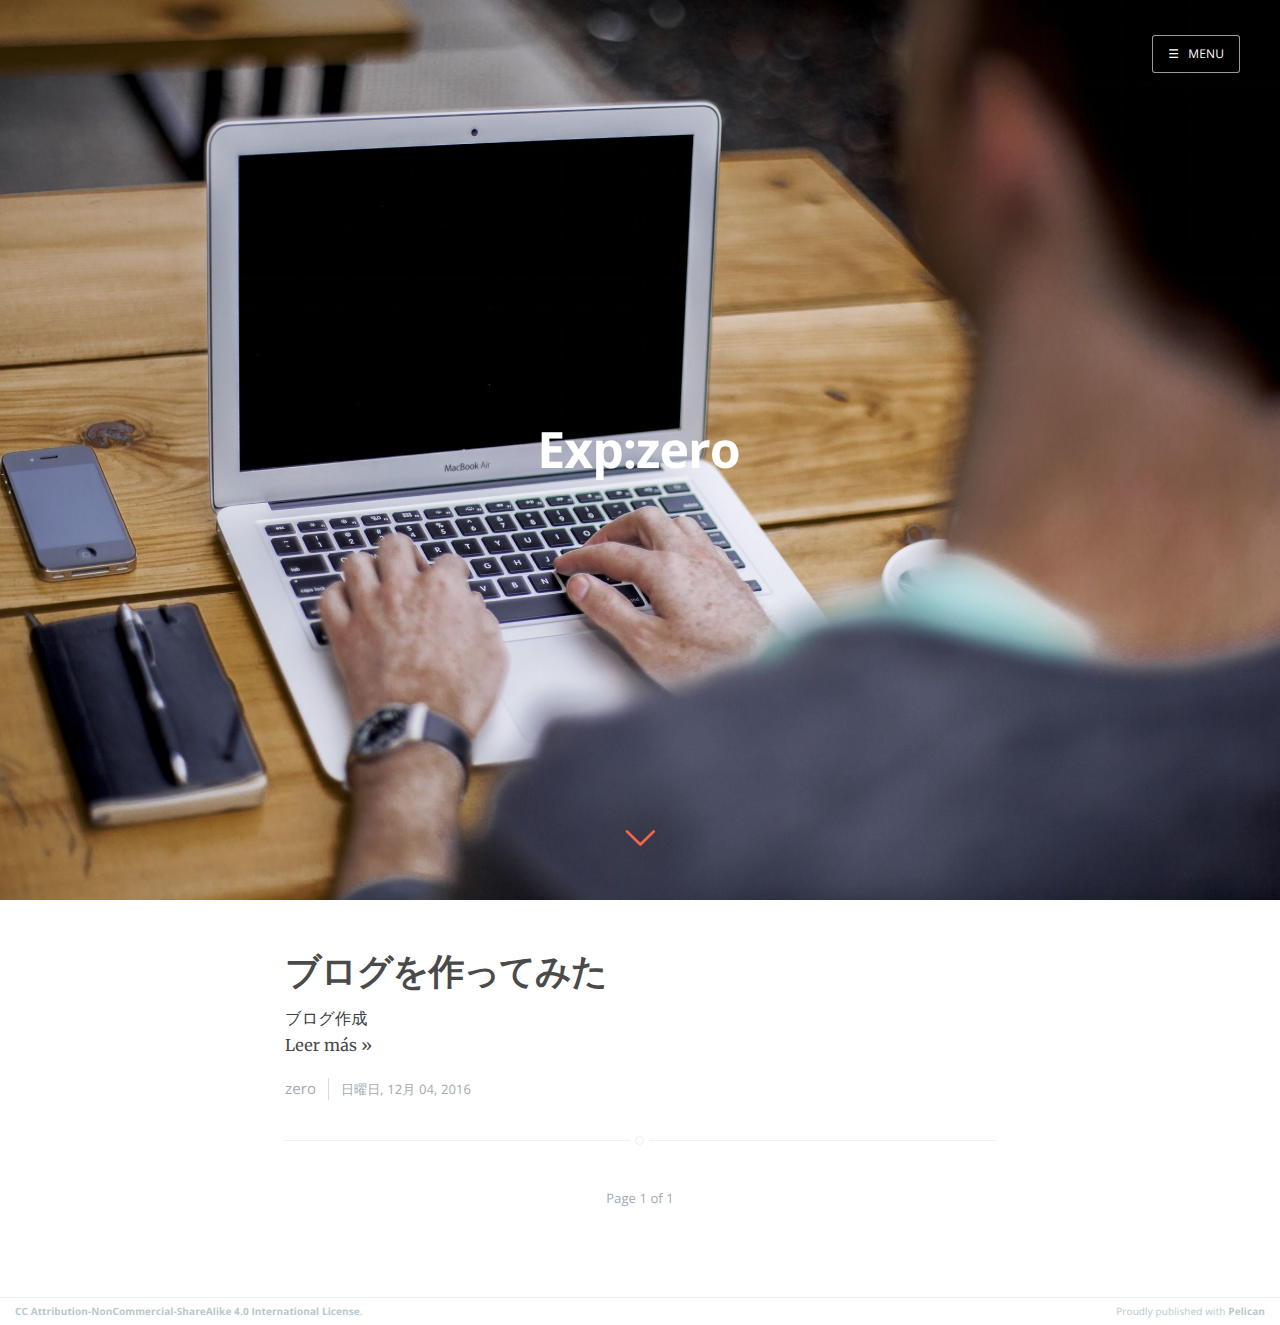
==== index.html @ 6e6322ae "Add files via upload" ====
<!DOCTYPE html>
<html lang="en">
<head>
    <meta charset="utf-8">
    <title>Exp:zero</title>
    <link rel="stylesheet" type="text/css" href="/theme/css/screen.min.css">
    <link rel="stylesheet" type="text/css" href="/theme/css/highlight.min.css">
    <link rel="stylesheet" type="text/css" href="//fonts.googleapis.com/css?family=Merriweather:300,700,700italic,300italic|Open+Sans:700,400" />
    <link rel="publisher" href="">
    <link rel="apple-touch-startup-image" href="/theme/images/logo.png">
    <link type="text/plain" rel="socialmedia" href="/socialmedia.txt">
    <link rel="dns-prefetch" href=""/>
    <link rel="dns-prefetch" href="//www.gstatic.com"/>
    <link rel="dns-prefetch" href="//fonts.gstatic.com"/>
    <link rel="dns-prefetch" href="//fonts.googleapis.com"/>
    <link rel="dns-prefetch" href="//accounts.google.com"/>
    <link rel="dns-prefetch" href="//ssl.google-analytics.com"/>
    <link rel="dns-prefetch" href="//www.google-analytics.com"/>
    <link rel="dns-prefetch" href="//googleads.g.doubleclick.net"/>
    <link rel="dns-prefetch" href="//pagead2.googlesyndication.com"/>
    <link rel="dns-prefetch" href="//twemoji.maxcdn.com"/>
    <meta http-equiv="content-type" content="text/html;charset=utf-8">
    <meta name="apple-mobile-web-app-status-bar-style" content="black-translucent"/>
    <meta name="apple-mobile-web-app-capable" content="yes"/>
    <meta name="application-name" content="Exp:zero"/>
    <meta name="msapplication-starturl" content="http:"/>
    <meta name="msapplication-tooltip" content=""/>
    <meta name="msapplication-window" content="width=1024;height=768"/>
    <meta name="msapplication-task" content="name=Exp:zero;action-uri=http:;icon-uri=/theme/images/favicon.ico"/>
    <meta name="msapplication-TileImage" content="/theme/images/apple-touch-icon-144x144.png"/>
    <meta name="msapplication-TileColor" content="#1F1F21"/>
    <meta http-equiv="X-UA-Compatible" content="IE=edge,chrome=1">
    <meta http-equiv="imagetoolbar" content="no">
    <meta http-equiv="pragma" content="cache">
    <meta http-equiv="cache-control" content="cache">
    <meta http-equiv="vary" content="content-language">
    <meta http-equiv="Cache-control" content="max-age=2592000, public">
    <meta http-equiv="content-style-type" content="text/css">
    <meta name="application-name" content="Exp:zero">
    <meta name="HandheldFriendly" content="True">
    <meta name="MobileOptimized" content="320"/>
    <meta http-equiv="X-UA-Compatible" content="IE=edge">
    <meta name="viewport" content="width=device-width, initial-scale=1, maximum-scale=1">
    <meta name="apple-mobile-web-app-capable" content="yes">
    <meta name="google-site-verification" content="">
    <meta name="alexaVerifyID" content=""/>
    <meta name="wot-verification" content=""/>
    <meta name="msvalidate.01" content="" />
    <meta name="apple-mobile-web-app-status-bar-style" content="black">
    <meta name="medium" content="mult">
    <meta name="adblock" content="disable">
    <meta name="rating" content="General">
    <meta name="resource-type" content="document">
    <meta name="revisit-after" content="1 days">
    <meta name="revisit" content="1">
    <meta name="robots" content="index,follow">
    <meta name="no-email-collection" content="http://www.unspam.com/noemailcollection/">
    <link rel="apple-touch-icon" sizes="152x152" href="/theme/images/apple-touch-icon-152x152.png">
    <link rel="apple-touch-icon" sizes="144x144" href="/theme/images/apple-touch-icon-144x144.png">
    <link rel="apple-touch-icon" sizes="114x114" href="/theme/images/apple-touch-icon-114x114.png">
    <link rel="apple-touch-icon" sizes="120x120" href="/theme/images/apple-touch-icon-120x120.png">
    <link rel="apple-touch-icon" sizes="76x76" href="/theme/images/apple-touch-icon-76x76.png">
    <link rel="apple-touch-icon" sizes="72x72" href="/theme/images/apple-touch-icon-72x72.png">
    <link rel="apple-touch-icon" sizes="60x60" href="/theme/images/apple-touch-icon-60x60.png">
    <link rel="apple-touch-icon" sizes="57x57" href="/theme/images/apple-touch-icon-57x57.png">
    <link rel="icon" type="image/png" href="/theme/images/favicon-196x196.png" sizes="196x196">
    <link rel="icon" type="image/png" href="/theme/images/favicon-160x160.png" sizes="160x160">
    <link rel="icon" type="image/png" href="/theme/images/favicon-96x96.png" sizes="96x96">
    <link rel="icon" type="image/png" href="/theme/images/favicon-32x32.png" sizes="32x32">
    <link rel="icon" type="image/png" href="/theme/images/favicon-16x16.png" sizes="16x16">
    <link rel="shortcut icon" href="/theme/images/favicon.ico">
    <script type="text/javascript">(function(i,s,o,g,r,a,m){i['GoogleAnalyticsObject']=r;i[r]=i[r]||function(){(i[r].q=i[r].q||[]).push(arguments)},i[r].l=1*new Date();a=s.createElement(o),m=s.getElementsByTagName(o)[0];a.async=1;a.src=g;m.parentNode.insertBefore(a,m)})(window,document,'script','//www.google-analytics.com/analytics.js','ga');ga('create', '', 'auto');ga('send', 'pageview');var _qevents = _qevents || [];</script>
    <script src="//twemoji.maxcdn.com/twemoji.min.js"></script>
</head>
<body class="home-template nav-closed" itemscope itemtype="http://schema.org/WebPage">
<!-- Google Tag Manager -->
<noscript><iframe src="//www.googletagmanager.com/ns.html?id=GTM-ML9KT2"
height="0" width="0" style="display:none;visibility:hidden"></iframe></noscript>
<script>(function(w,d,s,l,i){w[l]=w[l]||[];w[l].push({'gtm.start':
new Date().getTime(),event:'gtm.js'});var f=d.getElementsByTagName(s)[0],
j=d.createElement(s),dl=l!='dataLayer'?'&l='+l:'';j.async=true;j.src=
'//www.googletagmanager.com/gtm.js?id='+i+dl;f.parentNode.insertBefore(j,f);
})(window,document,'script','dataLayer','GTM-ML9KT2');</script>
<!-- End Google Tag Manager -->
    <meta itemprop="name" content="Exp:zero">
    <meta itemprop="url" content="">
    <meta itemprop="headline" content="Exp:zero || ">
    <meta itemprop="description about" content="">
    <meta itemprop="keywords" content="gnu, linux, software libre, código abierto, tecnología">
    <meta itemprop="primaryImageOfPage" content="/theme/images/logo.png">
    <meta itemprop="inLanguage" content="es">
<nav class="nav">
    <h3 class="nav-title">Menu</h3>
    <a href="#" class="nav-close">
        <span class="hidden">Close</span>
    </a>
    <ul role="menubar">
            <li class="nav-current" role="presentation"><a  href="/archives.html" title="Exp:zero | Archives" itemprop="name" itemprop="significantLink">Archives</a></li>        
    </ul>
    <a class="subscribe-button icon-feed" href='http://cloud.feedly.com/#subscription%2Ffeed%2Fhttp%3A%2F%2Ffeeds.feedburner.com%2FElBlogDeAbr4xas'  target='blank'>Subscribe</a>
</nav>
<span class="nav-cover"></span>    <div class="site-wrapper">
        <header class="main-header " style="background-image: url(/theme/images/banner-bg.jpg)" itemscope itemtype="http://schema.org/WPHeader">
            <nav class="main-nav overlay clearfix">
                <a class="menu-button" href="#">
                    <span class="burger">&#9776;</span>
                    <span class="word">Menu</span>
                </a>
            </nav>
            <div class="vertical">
                <div class="main-header-content inner">
                    <h1 class="page-title" itemprop="headline">Exp:zero</h1>
                    <h2 class="page-description" itemprop="description"></h2>
                </div>
            </div>
            <a class="scroll-down icon-arrow-left blink_me" href="#content" data-offset="-45">
                <span class="hidden">Scroll Down</span>
            </a>
        </header>
<main id="content" class="content" role="main" itemprop="mainContentOfPage" itemscope="" itemtype="http://schema.org/Blog">
        <article class="post" itemscope itemtype="http://schema.org/BlogPosting">
            <header class="post-header" itemprop="headline">
                <h2 class="post-title">
                    <a href="/first-post.html" rel="bookmark">
                        ブログを作ってみた
                    </a>
                </h2>
            </header>
            <section class="post-excerpt">
                <p>ブログ作成</p>
                <p><a class="read-more" itemprop="url" href="/first-post.html" title="Read this article" rel="bookmark">Leer m&aacute;s &raquo;</a></p>
            </section>
            <footer class="post-meta">
                <span class="entry-author" itemscope="" itemtype="http://schema.org/Person" itemprop="author">
                    <span itemprop="name">zero</span></span>
                <time itemprop="datePublished" class="post-date" datetime="2016YYY-40M-%DD">日曜日, 12月 04, 2016</time>
            </footer>        
        </article>
    <nav class="pagination" role="navigation">
            <span class="page-number">Page 1 of 1</span>
    </nav>
</main>
        <footer class="site-footer clearfix" role="contentinfo" itemscope itemtype="http://schema.org/WPFooter">
            <section class="copyright">
                <a itemprop="url" href="http://creativecommons.org/licenses/by-nc-sa/4.0/" class="tooltip" data-tooltip="CC BY-NC-SA" target="_blank">
                CC Attribution-NonCommercial-ShareAlike 4.0 International License</a>.
            </section>
            <section class="poweredby">Proudly published with <a href="https://getpelican.org">Pelican</a></section>
        </footer>
    </div>
    <script type="text/javascript" src="/theme/js/jquery-1.11.2.min.js"></script>
    <script type="text/javascript" src="/theme/js/jquery.fitvids.min.js"></script>
    <script type="text/javascript" src="/theme/js/index.min.js"></script>
    <script>twemoji.parse(document, {"size":16});</script>
</body>
</html>
---- theme/css/screen.min.css ----
article,aside,details,figcaption,figure,footer,header,hgroup,main,nav,section,summary{display:block}audio,canvas,video{display:inline-block}audio:not([controls]){display:none;height:0}[hidden],template{display:none}html{font-family:sans-serif;-ms-text-size-adjust:100%;-webkit-text-size-adjust:100%}body{margin:0}a{background:0 0}a:focus{outline:dotted thin}a:active,a:hover{outline:0}abbr[title]{border-bottom:1px dotted}b,strong{font-weight:700}dfn{font-style:italic}hr{-moz-box-sizing:content-box;box-sizing:content-box}mark{background:#FF0;color:#000}code,kbd,pre,samp{font-family:monospace,serif;font-size:1em}q{quotes:"\201C" "\201D" "\2018" "\2019"}small{font-size:80%}sub,sup{font-size:75%;line-height:0;position:relative;vertical-align:baseline}sup{top:-.5em}sub{bottom:-.25em}img{border:0}svg:not(:root){overflow:hidden}figure{margin:0}fieldset{border:1px solid silver;margin:0 2px;padding:.35em .625em .75em}legend{border:0;padding:0}button,input,select,textarea{font-family:inherit;font-size:100%;margin:0}button,input{line-height:normal}button,select{text-transform:none}button,html input[type=button],input[type=reset],input[type=submit]{-webkit-appearance:button;cursor:pointer}button[disabled],html input[disabled]{cursor:default}input[type=checkbox],input[type=radio]{box-sizing:border-box;padding:0}input[type=search]{-webkit-appearance:textfield;-moz-box-sizing:content-box;-webkit-box-sizing:content-box;box-sizing:content-box}input[type=search]::-webkit-search-cancel-button,input[type=search]::-webkit-search-decoration{-webkit-appearance:none}button::-moz-focus-inner,input::-moz-focus-inner{border:0;padding:0}textarea{overflow:auto;vertical-align:top}table{border-collapse:collapse;border-spacing:0}@font-face{font-family:casper-icons;src:url(../fonts/casper-icons.eot);src:url(../fonts/casper-icons.eot?#iefix) format("embedded-opentype"),url(../fonts/casper-icons.woff) format("woff"),url(../fonts/casper-icons.ttf) format("truetype"),url(../fonts/casper-icons.svg#icons) format("svg");font-weight:400;font-style:normal}[class*=" icon-"]:before,[class^=icon-]:before{font-family:casper-icons,"Open Sans",sans-serif;speak:none;font-style:normal;font-weight:400;font-variant:normal;text-transform:none;line-height:1;text-decoration:none!important;-webkit-font-smoothing:antialiased;-moz-osx-font-smoothing:grayscale}.icon-ghost:before{content:"\f600"}.icon-feed:before{content:"\f601"}.icon-twitter:before{content:"\f602";font-size:1.1em}.icon-google-plus:before{content:"\f603"}.icon-facebook:before{content:"\f604"}.icon-arrow-left:before{content:"\f605"}.icon-stats:before{content:"\f606"}.icon-location:before{content:"\f607";margin-left:-3px}.icon-link:before{content:"\f608"}html{height:100%;max-height:100%;font-size:62.5%;-webkit-tap-highlight-color:transparent}body{height:100%;max-height:100%;font-family:Merriweather,serif;letter-spacing:.01rem;font-size:1.8rem;line-height:1.75em;color:#3A4145;-webkit-font-feature-settings:'kern' 1;-moz-font-feature-settings:'kern' 1;-o-font-feature-settings:'kern' 1;text-rendering:geometricPrecision}::-moz-selection{background:#D6EDFF}::selection{background:#D6EDFF}h1,h2,h3,h4,h5,h6{-webkit-font-feature-settings:'dlig' 1,'liga' 1,'lnum' 1,'kern' 1;-moz-font-feature-settings:'dlig' 1,'liga' 1,'lnum' 1,'kern' 1;-o-font-feature-settings:'dlig' 1,'liga' 1,'lnum' 1,'kern' 1;color:#2E2E2E;line-height:1.15em;margin:0 0 .4em;font-family:"Open Sans",sans-serif;text-rendering:geometricPrecision}h1{font-size:5rem;letter-spacing:-2px;text-indent:-3px}h2{font-size:3.6rem;letter-spacing:-1px}h3{font-size:3rem}h4{font-size:2.5rem}h5,h6{font-size:2rem}a{color:#4A4A4A;transition:color .3s ease}a:hover{color:#111}dl,ol,p,ul{-webkit-font-feature-settings:'liga' 1,'onum' 1,'kern' 1;-moz-font-feature-settings:'liga' 1,'onum' 1,'kern' 1;-o-font-feature-settings:'liga' 1,'onum' 1,'kern' 1;margin:0 0 1.75em;text-rendering:geometricPrecision}ol,ul{padding-left:3rem}ol ol,ol ul,ul ol,ul ul{margin:0 0 .4em;padding-left:2em}dl dt{float:left;width:180px;overflow:hidden;clear:left;text-align:right;text-overflow:ellipsis;white-space:nowrap;font-weight:700;margin-bottom:1em}dl dd{margin-left:200px;margin-bottom:1em}li{margin:.4em 0}li li{margin:0}hr{display:block;height:1px;border:0;border-top:#EFEFEF 1px solid;margin:3.2em 0;padding:0}blockquote{-moz-box-sizing:border-box;box-sizing:border-box;margin:1.75em 0 1.75em -2.2em;padding:0 0 0 1.75em;border-left:#4A4A4A .4em solid}blockquote p{margin:.8em 0;font-style:italic}blockquote small{display:inline-block;margin:.8em 0 .8em 1.5em;font-size:.9em;color:#CCC}blockquote small:before{content:"\2014 \00A0"}blockquote cite{font-weight:700}blockquote cite a{font-weight:400}mark{background-color:#FFC336}code,tt{padding:1px 3px;font-family:Inconsolata,monospace,sans-serif;font-size:.85em;white-space:pre-wrap;border:1px solid #E3EDF3;background:#F7FAFB;border-radius:2px}pre{-moz-box-sizing:border-box;box-sizing:border-box;margin:0 0 1.75em;border:1px solid #E3EDF3;width:100%;padding:10px;font-family:Inconsolata,monospace,sans-serif;font-size:.9em;white-space:pre;overflow:auto;background:#F7FAFB;border-radius:3px}pre code,pre tt{font-size:inherit;white-space:pre-wrap;background:0 0;border:none;padding:0}kbd{display:inline-block;margin-bottom:.4em;padding:1px 8px;border:1px solid #CCC;color:#666;text-shadow:#FFF 0 1px 0;font-size:.9em;font-weight:700;background:#F4F4F4;border-radius:4px;box-shadow:0 1px 0 rgba(0,0,0,.2),0 1px 0 0 #fff inset}table{-moz-box-sizing:border-box;box-sizing:border-box;margin:1.75em 0;width:100%;max-width:100%;background-color:transparent}table td,table th{padding:8px;line-height:20px;text-align:left;vertical-align:top;border-top:#EFEFEF 1px solid}table th{color:#000}table caption+thead tr:first-child td,table caption+thead tr:first-child th,table colgroup+thead tr:first-child td,table colgroup+thead tr:first-child th,table thead:first-child tr:first-child td,table thead:first-child tr:first-child th{border-top:0}table tbody+tbody{border-top:#EFEFEF 2px solid}table table table{background-color:#FFF}table tbody>tr:nth-child(odd)>td,table tbody>tr:nth-child(odd)>th{background-color:#F6F6F6}table.plain tbody>tr:nth-child(odd)>td,table.plain tbody>tr:nth-child(odd)>th{background:0 0}.fluid-width-video-wrapper,iframe{display:block;margin:1.75em 0}.fluid-width-video-wrapper iframe{margin:0}img.emoji{height:1em;width:1em;margin:0 .05em 0 .1em;vertical-align:-.1em;top:-35px}.clearfix:after,.clearfix:before{content:" ";display:table}.clearfix:after{clear:both}.clearfix{zoom:1}.hidden{text-indent:-9999px;visibility:hidden;display:none}.inner{position:relative;width:80%;max-width:710px;margin:0 auto}.vertical{display:table-cell;vertical-align:middle}.site-wrapper{position:relative;z-index:10;min-height:100%;background:#fff;-webkit-transition:-webkit-transform .5s ease;transition:transform .5s ease}body.nav-opened .site-wrapper{overflow-x:hidden;-webkit-transform:translate3D(-240px,0,0);-ms-transform:translate3D(-240px,0,0);transform:translate3D(-240px,0,0);-webkit-transition:-webkit-transform .3s ease;transition:transform .3s ease}.main-header{position:relative;display:table;width:100%;height:100vh;margin-bottom:5rem;text-align:center;background:center center no-repeat #222;background-size:cover;overflow:hidden}.main-header .inner{width:80%}.main-nav{position:relative;padding:35px 40px;margin:0 0 30px}.main-nav a{text-decoration:none;font-family:'Open Sans',sans-serif}body.nav-opened .nav-cover{position:fixed;top:0;left:0;right:240px;bottom:0;z-index:200}.nav{position:fixed;top:0;right:0;bottom:0;z-index:5;width:240px;opacity:0;background:#111;margin-bottom:0;text-align:left;overflow-y:auto;-webkit-transition:-webkit-transform .5s ease,opacity .3s ease .7s;transition:transform .5s ease,opacity .3s ease .7s}body.nav-closed .nav{-webkit-transform:translate3D(97px,0,0);-ms-transform:translate3D(97px,0,0);transform:translate3D(97px,0,0)}body.nav-opened .nav{opacity:1;-webkit-transition:-webkit-transform .3s ease,opacity 0s ease 0s;transition:transform .3s ease,opacity 0s ease 0s;-webkit-transform:translate3D(0,0,0);-ms-transform:translate3D(0,0,0);transform:translate3D(0,0,0)}.nav-title{position:absolute;top:45px;left:30px;font-size:16px;font-weight:100;text-transform:uppercase;color:#fff}.nav-close{position:absolute;top:38px;right:25px;width:20px;height:20px;padding:0;font-size:10px}.nav-close:focus{outline:0}.nav-close:after,.nav-close:before{content:'';position:absolute;width:20px;height:1px;background:#969696;top:15px;-webkit-transition:background .15s ease;transition:background .15s ease}.nav-close:before{-webkit-transform:rotate(45deg);-ms-transform:rotate(45deg);transform:rotate(45deg)}.nav-close:after{-webkit-transform:rotate(-45deg);-ms-transform:rotate(-45deg);transform:rotate(-45deg)}.nav-close:hover:after,.nav-close:hover:before{background:#fff}.nav ul{padding:90px 9% 5%;list-style:none;counter-reset:item}.nav li:before{display:block;float:right;padding-right:4%;padding-left:5px;text-align:right;font-size:1.2rem;vertical-align:bottom;color:#B8B8B8;content:counter(item,lower-roman);counter-increment:item}.nav li{margin:0}.nav li a{text-decoration:none;line-height:1.4;font-size:1.4rem;display:block;padding:.6rem 4%;overflow:hidden;white-space:nowrap;text-overflow:ellipsis}.nav li a:after{display:inline-block;content:" .......................................................";color:rgba(255,255,255,.2);margin-left:5px}.nav .nav-current:before{color:#fff}.nav .nav-current a:after{content:" ";border-bottom:rgba(255,255,255,.5) 1px solid;width:100%;height:1px}.nav a:link,.nav a:visited{color:#B8B8B8}.nav a:active,.nav a:focus,.nav a:hover,.nav li.nav-current a{color:#fff}.subscribe-button{-webkit-box-sizing:border-box;-moz-box-sizing:border-box;box-sizing:border-box;display:block;position:absolute;bottom:30px;left:30px;right:30px;height:38px;padding:0 20px;color:#111!important;text-align:center;font-size:12px;font-family:"Open Sans",sans-serif;text-transform:uppercase;text-decoration:none;line-height:35px;border-radius:3px;background:#fff;transition:all ease .3s}.subscribe-button:before{font-size:9px;margin-right:6px}.scroll-down{display:block;position:absolute;z-index:100;bottom:45px;left:50%;margin-left:-16px;width:34px;height:34px;font-size:34px;text-align:center;text-decoration:none;color:tomato;-webkit-transform:rotate(-90deg);-ms-transform:rotate(-90deg);transform:rotate(-90deg);-webkit-animation:bounce 4s 2s infinite;animation:bounce 4s 2s infinite}.scroll-down:hover{color:#fff;-webkit-animation:none;animation:none}.home-template .main-header:after{display:block;content:" ";width:150px;height:130px;border-radius:100%;position:absolute;bottom:0;left:50%;margin-left:-75px;background:radial-gradient(ellipse at center,rgba(0,0,0,.15) 0,rgba(0,0,0,0) 70%,rgba(0,0,0,0) 100%)}.archive-template .main-header:after,.archive-template .scroll-down,.no-cover .scroll-down,.no-cover.main-header:after{display:none}.blog-logo{display:block;float:left;background:0 0!important;border:none!important}.blog-logo img{-webkit-box-sizing:border-box;-moz-box-sizing:border-box;box-sizing:border-box;display:block;height:38px;padding:1px 0 5px;width:auto}.menu-button{-webkit-box-sizing:border-box;-moz-box-sizing:border-box;box-sizing:border-box;display:inline-block;float:right;height:38px;padding:0 15px;border:1px solid #bfc8cd;opacity:1;color:#9EABB3;text-align:center;font-size:12px;text-transform:uppercase;line-height:35px;white-space:nowrap;border-radius:3px;background:rgba(0,0,0,.1);transition:all .5s ease}.menu-button:focus{outline:0}.menu-button .burger{font-size:12px;margin-right:6px}body.nav-opened .menu-button{padding:0 12px;background:#111!important;border-color:#111!important;color:#fff!important;-webkit-transform:translate3D(94px,0,0);-ms-transform:translate3D(94px,0,0);transform:translate3D(94px,0,0);transition:all .3s ease}body.nav-opened .menu-button .word{opacity:0;transition:all .3s ease}.main-nav.overlay{position:absolute;top:0;left:0;right:0;height:70px;border:none;background:linear-gradient(to bottom,rgba(0,0,0,.2) 0,rgba(0,0,0,0) 100%)}.no-cover .main-nav.overlay,.no-cover .menu-button{background:0 0}.main-nav.overlay a{color:#fff}.main-nav.overlay .menu-button{border-color:rgba(255,255,255,.6)}.main-nav.overlay a:hover{color:#222;border-color:#fff;background:#fff}.menu-button:hover{border-color:#555;color:#555}.page-title{margin:10px 0;font-size:5rem;letter-spacing:-1px;font-weight:700;font-family:"Open Sans",sans-serif;color:#fff}.page-description{margin:0;font-size:2rem;line-height:1.5em;font-weight:400;font-family:Merriweather,serif;letter-spacing:.01rem;color:rgba(255,255,255,.8)}.no-cover.main-header{min-height:160px;max-height:40vh;background:#f5f8fa}.no-cover .page-title{color:rgba(0,0,0,.8)}.no-cover .page-description{color:rgba(0,0,0,.5)}.no-cover .main-nav.overlay .menu-button{color:rgba(0,0,0,.4);border-color:rgba(0,0,0,.3)}.home-template .page-title{-webkit-animation:fade-in-down .6s;animation:fade-in-down .6s;-webkit-animation-delay:.2s;animation-delay:.2s}.home-template .page-description{-webkit-animation:fade-in-down .9s;animation:fade-in-down .9s;-webkit-animation-delay:.1s;animation-delay:.1s}.post{position:relative;width:80%;max-width:710px;margin:4rem auto;padding-bottom:4rem;border-bottom:#EBF2F6 1px solid;word-wrap:break-word;-moz-hyphens:auto;-ms-hyphens:auto;-webkit-hyphens:auto;hyphens:auto}.post:after{display:block;content:"";width:7px;height:7px;border:1px solid #E7EEF2;position:absolute;bottom:-5px;left:50%;margin-left:-5px;background:#FFF;border-radius:100%;box-shadow:#FFF 0 0 0 5px}body:not(.post-template) .post-title{font-size:3.6rem}.post-title a{text-decoration:none}.post-excerpt p{margin:0;font-size:.9em;line-height:1.7em}.read-more{text-decoration:none}.post-meta{display:block;margin:1.75rem 0 0;font-family:"Open Sans",sans-serif;font-size:1.5rem;line-height:2.2rem;color:#9EABB3}.author-thumb{width:24px;height:24px;float:left;margin-right:9px;border-radius:100%}.post-meta a{color:#9EABB3;text-decoration:none}.post-meta a:hover{text-decoration:underline}.user-meta{position:relative;padding:.3rem 40px 0 100px;min-height:77px}.post-date{display:inline-block;margin-left:8px;padding-left:12px;border-left:#d5dbde 1px solid;text-transform:uppercase;font-size:1.3rem;white-space:nowrap}.user-image{position:absolute;top:0;left:0}.user-name{display:block;font-weight:700}.user-bio{display:block;max-width:440px;font-size:1.4rem;line-height:1.5em}.publish-meta{position:absolute;top:0;right:0;padding:4.3rem 0 4rem;text-align:right}.publish-heading{display:block;font-weight:700}.publish-date{display:block;font-size:1.4rem;line-height:1.5em}.post-template .post-header{margin-bottom:3.4rem}.post-template .post-title{margin-bottom:0}.post-template .post-meta{margin:0}.post-template .post-date{padding:0;margin:0;border:none}.post-template .content{overflow:hidden}.post-template .post{margin-top:0;border-bottom:none;padding-bottom:0}.post-template .post:after{display:none}.post-content img{display:block;max-width:100%;height:auto;padding:.6em 0;position:relative;left:50%;-webkit-transform:translateX(-50%);-ms-transform:translateX(-50%);transform:translateX(-50%)}.post-footer{position:relative;margin:6rem 0 0;padding:6rem 0 0;border-top:#EBF2F6 1px solid}.post-footer h4{font-size:1.8rem;margin:0}.post-footer p{margin:1rem 0;font-size:1.4rem;line-height:1.75em}.author-meta{padding:0;list-style:none;font-size:1.4rem;line-height:1;font-style:italic;color:#9EABB3}.author-meta a{color:#9EABB3}.author-meta a:hover{color:#111}.post-footer .author{margin-right:180px}.post-footer h4 a{color:#2e2e2e;text-decoration:none}.post-footer h4 a:hover{text-decoration:underline}.post-footer .share{position:absolute;top:6rem;right:0;width:140px}.post-footer .share a{font-size:1.8rem;display:inline-block;margin:1rem 1.6rem 1.6rem 0;color:#BBC7CC;text-decoration:none}.post-footer .share a:hover{color:#50585D}.post-head.main-header{height:65vh;min-height:180px}.no-cover.post-head.main-header{height:85px;min-height:0;margin-bottom:0;background:0 0}.author-head.main-header,.tag-head.main-header{height:40vh;min-height:180px}.no-cover.author-head.main-header{height:10vh;min-height:100px;background:0 0}.author-profile{padding:0 15px 5rem;border-bottom:#EBF2F6 1px solid;text-align:center}.author-profile:after{display:block;content:"";width:7px;height:7px;border:1px solid #E7EEF2;position:absolute;bottom:-5px;left:50%;margin-left:-5px;background:#FFF;border-radius:100%;box-shadow:#FFF 0 0 0 5px}.author-image{-webkit-box-sizing:border-box;-moz-box-sizing:border-box;box-sizing:border-box;display:block;position:absolute;top:-40px;left:50%;margin-left:-40px;width:80px;height:80px;border-radius:100%;overflow:hidden;padding:6px;background:#fff;z-index:2;box-shadow:#E7EEF2 0 0 0 1px}.author-image .img{position:relative;display:block;width:100%;height:100%;background-size:cover;background-position:center center;border-radius:100%}.author-profile .author-image{position:relative;left:auto;top:auto;width:120px;height:120px;padding:3px;margin:-100px auto 0;box-shadow:none}.author-title{margin:1.5rem 0 1rem}.author-bio{font-size:1.8rem;line-height:1.5em;font-weight:200;color:#50585D;letter-spacing:0;text-indent:0}.author-meta{margin:1.6rem 0}.author-profile .author-meta{margin:2rem 0;font-family:Merriweather,serif;letter-spacing:.01rem;font-size:1.7rem}.author-meta span{display:inline-block;margin:0 2rem 1rem 0;word-wrap:break-word}.author-meta a{text-decoration:none}.archive-template .author-profile .author-meta{display:none}.gist table{margin:0;font-size:1.4rem}.gist td{line-height:1.4}.gist .line-number{min-width:25px}.content .embedPastebin{margin-bottom:1.75em}.pagination{position:relative;width:80%;max-width:710px;margin:4rem auto;font-family:"Open Sans",sans-serif;font-size:1.3rem;color:#9EABB3;text-align:center}.pagination a{color:#9EABB3;transition:all .2s ease}.newer-posts,.older-posts{position:absolute;display:inline-block;padding:0 15px;border:1px solid #bfc8cd;text-decoration:none;border-radius:4px;transition:border .3s ease}.older-posts{right:0}.page-number{display:inline-block;padding:2px 0;min-width:100px}.newer-posts{left:0}.newer-posts:hover,.older-posts:hover{color:#889093;border-color:#98a0a4}.extra-pagination{display:none;border-bottom:#EBF2F6 1px solid}.extra-pagination:after{display:block;content:"";width:7px;height:7px;border:1px solid #E7EEF2;position:absolute;bottom:-5px;left:50%;margin-left:-5px;background:#FFF;border-radius:100%;box-shadow:#FFF 0 0 0 5px}.extra-pagination .pagination{width:auto}.archive-template .main-header{max-height:30vh}.archive-template .extra-pagination{display:block}.site-footer{position:relative;margin:8rem 0 0;padding:.5rem 15px;border-top:#EBF2F6 1px solid;font-family:"Open Sans",sans-serif;font-size:1rem;line-height:1.75em;color:#BBC7CC}.site-footer a{color:#BBC7CC;text-decoration:none;font-weight:700}.site-footer a:hover{color:#50585D}.poweredby{display:block;width:45%;float:right;text-align:right}.copyright{display:block;width:45%;float:left}@media only screen and (max-width:900px){blockquote{margin-left:0}.main-header{-webkit-box-sizing:border-box;-moz-box-sizing:border-box;box-sizing:border-box;min-height:240px;height:60vh;padding:15% 0}.home-template .main-header:after,.scroll-down{display:none}.archive-template .main-header{min-height:180px;padding:10% 0}.blog-logo img{padding:4px 0}.page-title{font-size:4rem;letter-spacing:-1px}.page-description{font-size:1.8rem;line-height:1.5em}.post{font-size:.95em}body:not(.post-template) .post-title{font-size:3.2rem}hr{margin:2.4em 0}ol,ul{padding-left:2em}h1{font-size:4.5rem;text-indent:-2px}h2{font-size:3.6rem}h3{font-size:3.1rem}h4{font-size:2.5rem}h5{font-size:2.2rem}h6{font-size:1.8rem}.author-profile{padding-bottom:4rem}.author-profile .author-bio{font-size:1.6rem}.author-meta span{display:block;margin:1.5rem 0}.author-profile .author-meta span{font-size:1.6rem}.post-head.main-header{height:45vh}.author-head.main-header,.tag-head.main-header{height:30vh}.no-cover.post-head.main-header{height:55px;padding:0}.no-cover.author-head.main-header{padding:0}}@media only screen and (max-width:500px){.main-header{margin-bottom:15px;height:40vh}.no-cover.main-header{height:30vh}.archive-template .main-header{max-height:20vh;min-height:160px;padding:10% 0}.main-nav{padding:5px;margin-bottom:2rem}.blog-logo{padding:5px}.blog-logo img{height:30px}.menu-button{padding:0 5px;border-radius:0;border-color:transparent;color:#2e2e2e;background:0 0}.menu-button:hover{color:#2e2e2e;border-color:transparent;background:0 0}body.nav-opened .menu-button{background:0 0!important;border:transparent!important}.main-nav.overlay a:hover{color:#fff;border-color:transparent;background:0 0}.no-cover .main-nav.overlay{background:0 0}.no-cover .main-nav.overlay .menu-button{border:none}.main-nav.overlay .menu-button{border-color:transparent}.nav-title{top:25px}.nav-close{position:absolute;top:18px}.nav ul{padding:60px 9% 5%}.inner,.pagination{width:auto;margin:2rem auto}.post{width:auto;margin:2rem 16px;padding-bottom:2rem;line-height:1.65em}.post-date{display:none}.post-template .post-header{margin-bottom:2rem}.post-template .post-date{display:inline-block}hr{margin:1.75em 0}dl,ol,p,ul{font-size:.95em;margin:0 0 2.5rem}.page-title{font-size:3rem}.post-excerpt p{font-size:.85em}.page-description{font-size:1.6rem}h1,h2,h3,h4,h5,h6{margin:0 0 .3em}h1{font-size:2.8rem;letter-spacing:-1px}h2{font-size:2.4rem;letter-spacing:0}h3{font-size:2.1rem}h4{font-size:1.9rem}h5,h6{font-size:1.8rem}body:not(.post-template) .post-title{font-size:2.5rem}.post-template .post{padding-bottom:0;margin-bottom:0}.post-template .site-footer{margin-top:0}.post-content img{padding:0;width:calc(100% + 32px);min-width:0;max-width:100%}.post-meta{font-size:1.3rem;margin-top:1rem}.post-footer{padding:5rem 0 3rem;text-align:center}.post-footer .author{margin:0 0 2rem;padding:0 0 1.6rem;border-bottom:#EBF2F6 1px dashed}.post-footer .share{position:static;width:auto}.post-footer .share a{margin:1.4rem .8rem 0}.author-meta li{float:none;margin:0;line-height:1.75em}.author-meta li:before{display:none}.newer-posts,.older-posts{position:static;margin:10px 0}.page-number{display:block}.site-footer{margin-top:3rem}.author-profile{padding-bottom:2rem}.post-head.main-header{height:30vh}.author-head.main-header,.tag-head.main-header{height:20vh}.author-profile .author-image{margin-top:-70px}.author-profile .author-meta span{font-size:1.4rem}.archive-template .main-header .page-description{display:none}}@-webkit-keyframes fade-in-down{0%{opacity:0;-webkit-transform:translateY(-10px);transform:translateY(-10px)}100%{opacity:1;-webkit-transform:translateY(0);transform:translateY(0)}}@keyframes fade-in-down{0%{opacity:0;-webkit-transform:translateY(-10px);transform:translateY(-10px)}100%{opacity:1;-webkit-transform:translateY(0);transform:translateY(0)}}@-webkit-keyframes bounce{0%,10%,25%,40%,50%{-webkit-transform:translateY(0) rotate(-90deg);transform:translateY(0) rotate(-90deg)}20%{-webkit-transform:translateY(-10px) rotate(-90deg);transform:translateY(-10px) rotate(-90deg)}30%{-webkit-transform:translateY(-5px) rotate(-90deg);transform:translateY(-5px) rotate(-90deg)}}@keyframes bounce{0%,100%,20%,50%,80%{-webkit-transform:translateY(0) rotate(-90deg);transform:translateY(0) rotate(-90deg)}40%{-webkit-transform:translateY(-10px) rotate(-90deg);transform:translateY(-10px) rotate(-90deg)}60%{-webkit-transform:translateY(-5px) rotate(-90deg);transform:translateY(-5px) rotate(-90deg)}}.blink_me{-webkit-animation-name:blinker;-webkit-animation-duration:1s;-webkit-animation-timing-function:linear;-webkit-animation-iteration-count:infinite;-moz-animation-name:blinker;-moz-animation-duration:1s;-moz-animation-timing-function:linear;-moz-animation-iteration-count:infinite;animation-name:blinker;animation-duration:1s;animation-timing-function:linear;animation-iteration-count:infinite}@-moz-keyframes blinker{0%{opacity:1}50%{opacity:0}100%{opacity:1}}@-webkit-keyframes blinker{0%{opacity:1}50%{opacity:0}100%{opacity:1}}@keyframes blinker{0%{opacity:1}50%{opacity:0}100%{opacity:1}}
---- theme/css/highlight.min.css ----
pre{font-size:1em;line-height:1.2em;padding:1em;white-space:pre;white-space:pre-wrap;white-space:-moz-pre-wrap;white-space:-pre-wrap;white-space:-o-pre-wrap;word-wrap:break-word;background-color:rgba(0, 0, 0, 0.05);}.highlight pre .hll{background-color:#49483e}.highlight pre,.highlighttable pre{background:#272822;color:#f8f8f2}.highlight pre .c{color:#75715e}.highlight pre .err{color:#960050;background-color:#1e0010}.highlight pre .k{color:#66d9ef}.highlight pre .l{color:#ae81ff}.highlight pre .n{color:#f8f8f2}.highlight pre .o{color:#f92672}.highlight pre .p{color:#f8f8f2}.highlight pre .cm{color:#75715e}.highlight pre .cp{color:#75715e}.highlight pre .c1{color:#75715e}.highlight pre .cs{color:#75715e}.highlight pre .ge{font-style:italic}.highlight pre .gs{font-weight:700}.highlight pre .kc{color:#66d9ef}.highlight pre .kd{color:#66d9ef}.highlight pre .kn{color:#f92672}.highlight pre .kp{color:#66d9ef}.highlight pre .kr{color:#66d9ef}.highlight pre .kt{color:#66d9ef}.highlight pre .ld{color:#e6db74}.highlight pre .m{color:#ae81ff}.highlight pre .s{color:#e6db74}.highlight pre .na{color:#a6e22e}.highlight pre .nb{color:#f8f8f2}.highlight pre .nc{color:#a6e22e}.highlight pre .no{color:#66d9ef}.highlight pre .nd{color:#a6e22e}.highlight pre .ni{color:#f8f8f2}.highlight pre .ne{color:#a6e22e}.highlight pre .nf{color:#a6e22e}.highlight pre .nl{color:#f8f8f2}.highlight pre .nn{color:#f8f8f2}.highlight pre .nx{color:#a6e22e}.highlight pre .py{color:#f8f8f2}.highlight pre .nt{color:#f92672}.highlight pre .nv{color:#f8f8f2}.highlight pre .ow{color:#f92672}.highlight pre .w{color:#f8f8f2}.highlight pre .mf{color:#ae81ff}.highlight pre .mh{color:#ae81ff}.highlight pre .mi{color:#ae81ff}.highlight pre .mo{color:#ae81ff}.highlight pre .sb{color:#e6db74}.highlight pre .sc{color:#e6db74}.highlight pre .sd{color:#e6db74}.highlight pre .s2{color:#e6db74}.highlight pre .se{color:#ae81ff}.highlight pre .sh{color:#e6db74}.highlight pre .si{color:#e6db74}.highlight pre .sx{color:#e6db74}.highlight pre .sr{color:#e6db74}.highlight pre .s1{color:#e6db74}.highlight pre .ss{color:#e6db74}.highlight pre .bp{color:#f8f8f2}.highlight pre .vc{color:#f8f8f2}.highlight pre .vg{color:#f8f8f2}.highlight pre .vi{color:#f8f8f2}.highlight pre .il{color:#ae81ff}
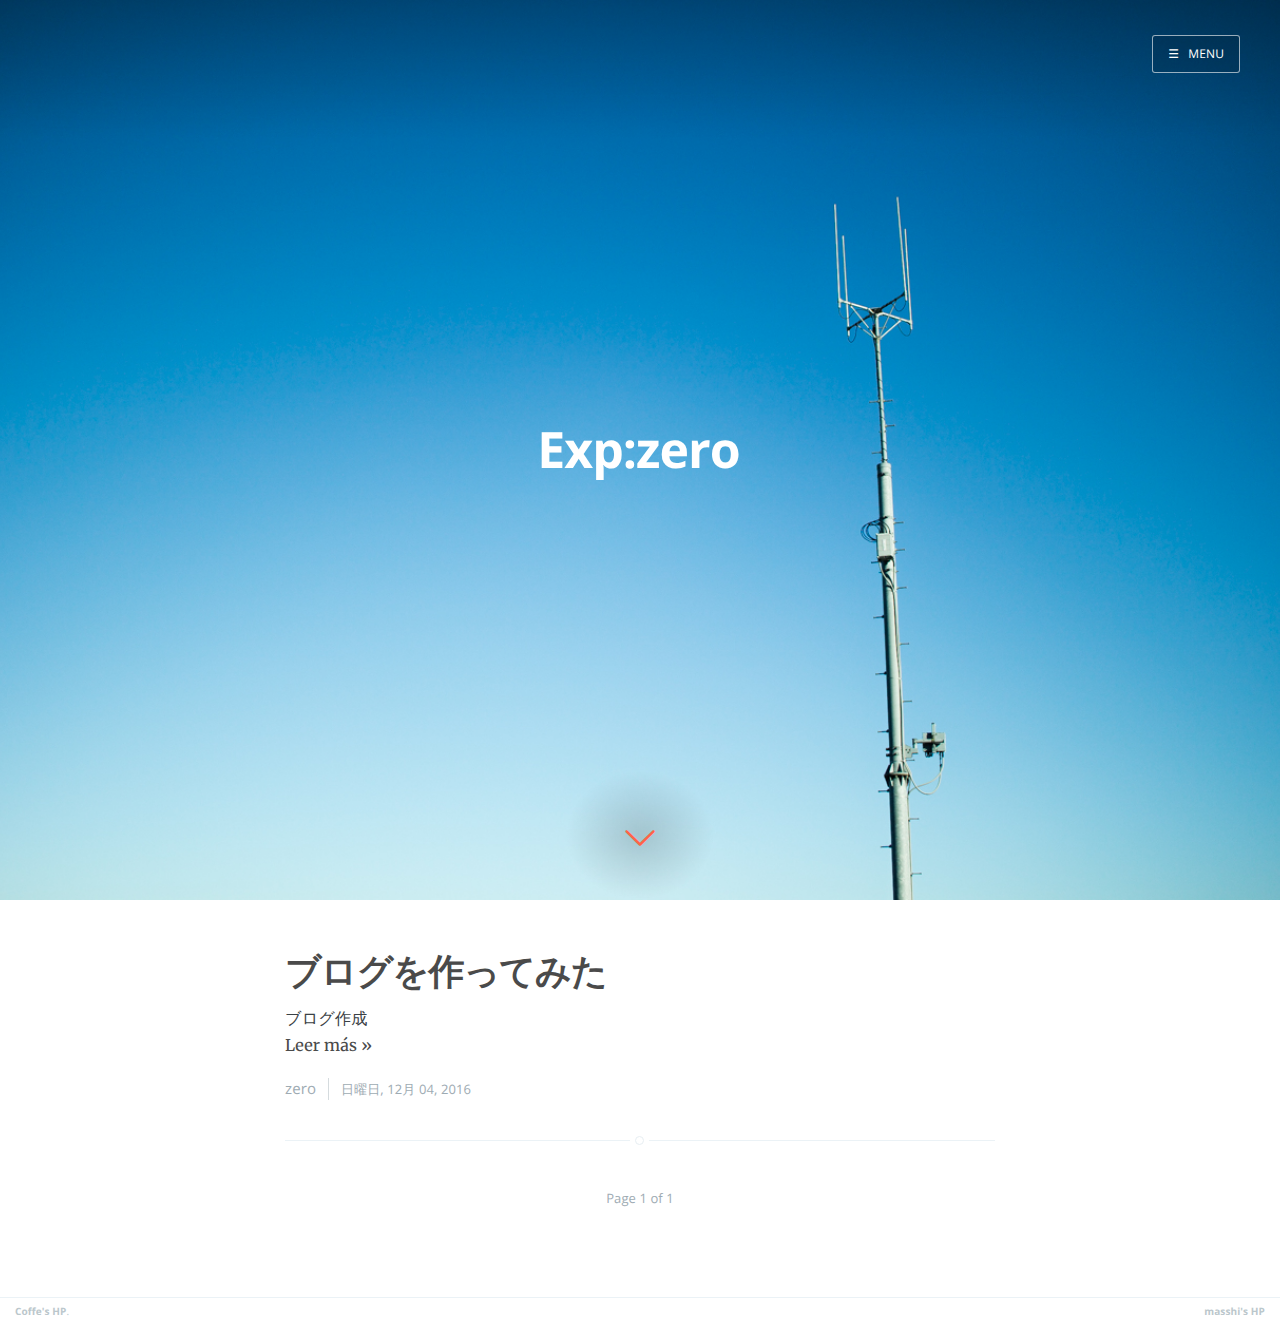
==== commit 91556071: "Add files via upload" ====
--- a/index.html
+++ b/index.html
@@ -142,10 +142,10 @@
 </main>
         <footer class="site-footer clearfix" role="contentinfo" itemscope itemtype="http://schema.org/WPFooter">
             <section class="copyright">
-                <a itemprop="url" href="http://creativecommons.org/licenses/by-nc-sa/4.0/" class="tooltip" data-tooltip="CC BY-NC-SA" target="_blank">
-                CC Attribution-NonCommercial-ShareAlike 4.0 International License</a>.
+                <a itemprop="url" href="https://t.co/RL00nJBaOD" class="tooltip" data-tooltip="CC BY-NC-SA" target="_blank">
+                Coffe's HP</a>.
             </section>
-            <section class="poweredby">Proudly published with <a href="https://getpelican.org">Pelican</a></section>
+            <section class="poweredby"> <a href="https://t.co/guYFhWwR5m">masshi's HP</a></section>
         </footer>
     </div>
     <script type="text/javascript" src="/theme/js/jquery-1.11.2.min.js"></script>
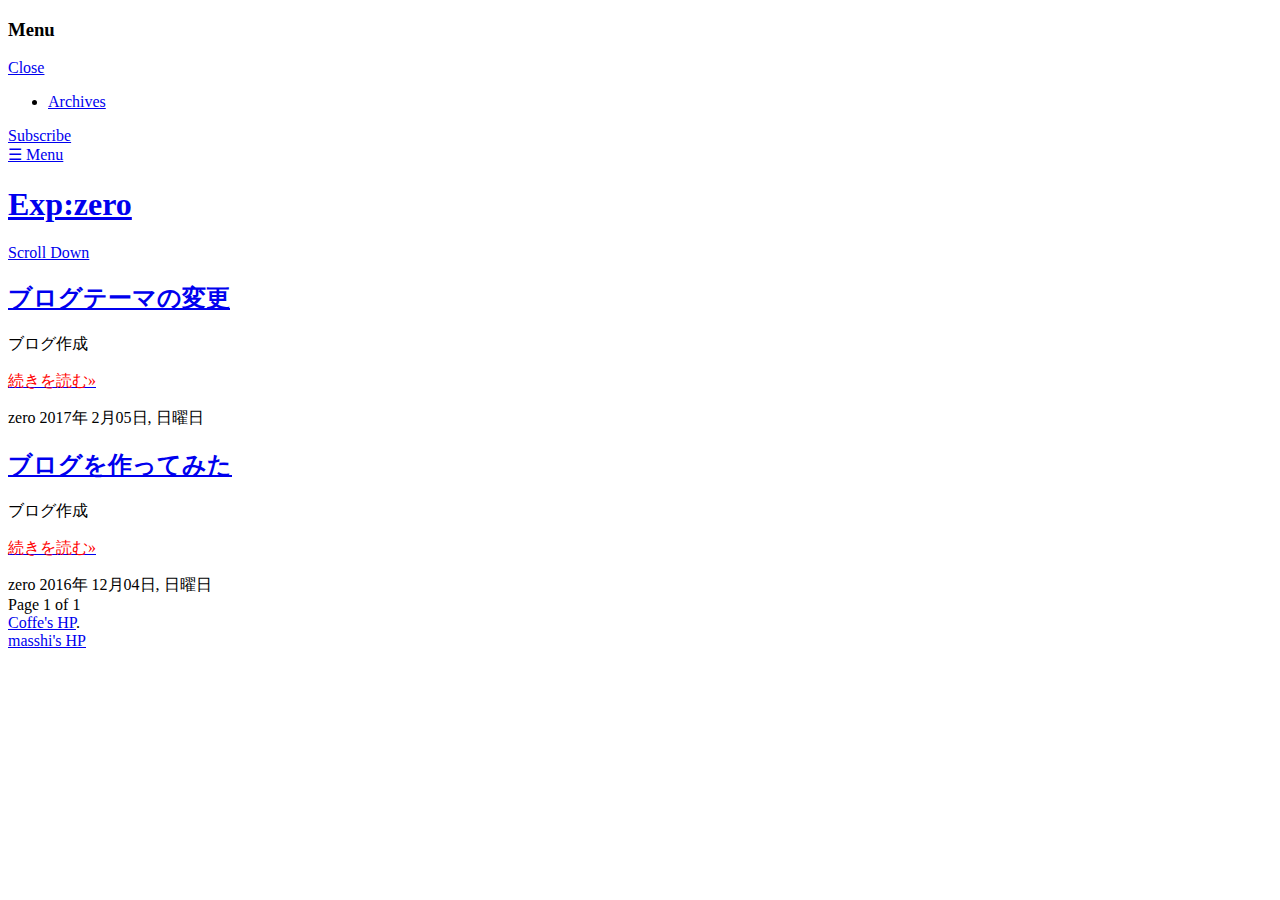
==== commit 58046a24: "Add files via upload" ====
--- a/index.html
+++ b/index.html
@@ -3,13 +3,13 @@
 <head>
     <meta charset="utf-8">
     <title>Exp:zero</title>
-    <link rel="stylesheet" type="text/css" href="/theme/css/screen.min.css">
-    <link rel="stylesheet" type="text/css" href="/theme/css/highlight.min.css">
+    <link rel="stylesheet" type="text/css" href="http://expzero.netlify.com/theme/css/screen.min.css">
+    <link rel="stylesheet" type="text/css" href="http://expzero.netlify.com/theme/css/highlight.min.css">
     <link rel="stylesheet" type="text/css" href="//fonts.googleapis.com/css?family=Merriweather:300,700,700italic,300italic|Open+Sans:700,400" />
     <link rel="publisher" href="">
-    <link rel="apple-touch-startup-image" href="/theme/images/logo.png">
-    <link type="text/plain" rel="socialmedia" href="/socialmedia.txt">
-    <link rel="dns-prefetch" href=""/>
+    <link rel="apple-touch-startup-image" href="http://expzero.netlify.com/theme/images/logo.png">
+    <link type="text/plain" rel="socialmedia" href="http://expzero.netlify.com/socialmedia.txt">
+    <link rel="dns-prefetch" href="http://expzero.netlify.com"/>
     <link rel="dns-prefetch" href="//www.gstatic.com"/>
     <link rel="dns-prefetch" href="//fonts.gstatic.com"/>
     <link rel="dns-prefetch" href="//fonts.googleapis.com"/>
@@ -23,11 +23,11 @@
     <meta name="apple-mobile-web-app-status-bar-style" content="black-translucent"/>
     <meta name="apple-mobile-web-app-capable" content="yes"/>
     <meta name="application-name" content="Exp:zero"/>
-    <meta name="msapplication-starturl" content="http:"/>
+    <meta name="msapplication-starturl" content="http:http://expzero.netlify.com"/>
     <meta name="msapplication-tooltip" content=""/>
     <meta name="msapplication-window" content="width=1024;height=768"/>
-    <meta name="msapplication-task" content="name=Exp:zero;action-uri=http:;icon-uri=/theme/images/favicon.ico"/>
-    <meta name="msapplication-TileImage" content="/theme/images/apple-touch-icon-144x144.png"/>
+    <meta name="msapplication-task" content="name=Exp:zero;action-uri=http:http://expzero.netlify.com;icon-uri=http://expzero.netlify.com/theme/images/favicon.ico"/>
+    <meta name="msapplication-TileImage" content="http://expzero.netlify.com/theme/images/apple-touch-icon-144x144.png"/>
     <meta name="msapplication-TileColor" content="#1F1F21"/>
     <meta http-equiv="X-UA-Compatible" content="IE=edge,chrome=1">
     <meta http-equiv="imagetoolbar" content="no">
@@ -55,20 +55,20 @@
     <meta name="revisit" content="1">
     <meta name="robots" content="index,follow">
     <meta name="no-email-collection" content="http://www.unspam.com/noemailcollection/">
-    <link rel="apple-touch-icon" sizes="152x152" href="/theme/images/apple-touch-icon-152x152.png">
-    <link rel="apple-touch-icon" sizes="144x144" href="/theme/images/apple-touch-icon-144x144.png">
-    <link rel="apple-touch-icon" sizes="114x114" href="/theme/images/apple-touch-icon-114x114.png">
-    <link rel="apple-touch-icon" sizes="120x120" href="/theme/images/apple-touch-icon-120x120.png">
-    <link rel="apple-touch-icon" sizes="76x76" href="/theme/images/apple-touch-icon-76x76.png">
-    <link rel="apple-touch-icon" sizes="72x72" href="/theme/images/apple-touch-icon-72x72.png">
-    <link rel="apple-touch-icon" sizes="60x60" href="/theme/images/apple-touch-icon-60x60.png">
-    <link rel="apple-touch-icon" sizes="57x57" href="/theme/images/apple-touch-icon-57x57.png">
-    <link rel="icon" type="image/png" href="/theme/images/favicon-196x196.png" sizes="196x196">
-    <link rel="icon" type="image/png" href="/theme/images/favicon-160x160.png" sizes="160x160">
-    <link rel="icon" type="image/png" href="/theme/images/favicon-96x96.png" sizes="96x96">
-    <link rel="icon" type="image/png" href="/theme/images/favicon-32x32.png" sizes="32x32">
-    <link rel="icon" type="image/png" href="/theme/images/favicon-16x16.png" sizes="16x16">
-    <link rel="shortcut icon" href="/theme/images/favicon.ico">
+    <link rel="apple-touch-icon" sizes="152x152" href="http://expzero.netlify.com/theme/images/apple-touch-icon-152x152.png">
+    <link rel="apple-touch-icon" sizes="144x144" href="http://expzero.netlify.com/theme/images/apple-touch-icon-144x144.png">
+    <link rel="apple-touch-icon" sizes="114x114" href="http://expzero.netlify.com/theme/images/apple-touch-icon-114x114.png">
+    <link rel="apple-touch-icon" sizes="120x120" href="http://expzero.netlify.com/theme/images/apple-touch-icon-120x120.png">
+    <link rel="apple-touch-icon" sizes="76x76" href="http://expzero.netlify.com/theme/images/apple-touch-icon-76x76.png">
+    <link rel="apple-touch-icon" sizes="72x72" href="http://expzero.netlify.com/theme/images/apple-touch-icon-72x72.png">
+    <link rel="apple-touch-icon" sizes="60x60" href="http://expzero.netlify.com/theme/images/apple-touch-icon-60x60.png">
+    <link rel="apple-touch-icon" sizes="57x57" href="http://expzero.netlify.com/theme/images/apple-touch-icon-57x57.png">
+    <link rel="icon" type="image/png" href="http://expzero.netlify.com/theme/images/favicon-196x196.png" sizes="196x196">
+    <link rel="icon" type="image/png" href="http://expzero.netlify.com/theme/images/favicon-160x160.png" sizes="160x160">
+    <link rel="icon" type="image/png" href="http://expzero.netlify.com/theme/images/favicon-96x96.png" sizes="96x96">
+    <link rel="icon" type="image/png" href="http://expzero.netlify.com/theme/images/favicon-32x32.png" sizes="32x32">
+    <link rel="icon" type="image/png" href="http://expzero.netlify.com/theme/images/favicon-16x16.png" sizes="16x16">
+    <link rel="shortcut icon" href="http://expzero.netlify.com/theme/images/favicon.ico">
     <script type="text/javascript">(function(i,s,o,g,r,a,m){i['GoogleAnalyticsObject']=r;i[r]=i[r]||function(){(i[r].q=i[r].q||[]).push(arguments)},i[r].l=1*new Date();a=s.createElement(o),m=s.getElementsByTagName(o)[0];a.async=1;a.src=g;m.parentNode.insertBefore(a,m)})(window,document,'script','//www.google-analytics.com/analytics.js','ga');ga('create', '', 'auto');ga('send', 'pageview');var _qevents = _qevents || [];</script>
     <script src="//twemoji.maxcdn.com/twemoji.min.js"></script>
 </head>
@@ -83,11 +83,11 @@
 })(window,document,'script','dataLayer','GTM-ML9KT2');</script>
 <!-- End Google Tag Manager -->
     <meta itemprop="name" content="Exp:zero">
-    <meta itemprop="url" content="">
+    <meta itemprop="url" content="http://expzero.netlify.com">
     <meta itemprop="headline" content="Exp:zero || ">
     <meta itemprop="description about" content="">
     <meta itemprop="keywords" content="gnu, linux, software libre, código abierto, tecnología">
-    <meta itemprop="primaryImageOfPage" content="/theme/images/logo.png">
+    <meta itemprop="primaryImageOfPage" content="http://expzero.netlify.com/theme/images/logo.png">
     <meta itemprop="inLanguage" content="es">
 <nav class="nav">
     <h3 class="nav-title">Menu</h3>
@@ -95,12 +95,12 @@
         <span class="hidden">Close</span>
     </a>
     <ul role="menubar">
-            <li class="nav-current" role="presentation"><a  href="/archives.html" title="Exp:zero | Archives" itemprop="name" itemprop="significantLink">Archives</a></li>        
+            <li class="nav-current" role="presentation"><a  href="http://expzero.netlify.com/archives.html" title="Exp:zero | Archives" itemprop="name" itemprop="significantLink">Archives</a></li>        
     </ul>
     <a class="subscribe-button icon-feed" href='http://cloud.feedly.com/#subscription%2Ffeed%2Fhttp%3A%2F%2Ffeeds.feedburner.com%2FElBlogDeAbr4xas'  target='blank'>Subscribe</a>
 </nav>
 <span class="nav-cover"></span>    <div class="site-wrapper">
-        <header class="main-header " style="background-image: url(/theme/images/banner-bg.jpg)" itemscope itemtype="http://schema.org/WPHeader">
+        <header class="main-header " style="background-image: url(http://expzero.netlify.com/theme/images/banner-bg.jpg)" itemscope itemtype="http://schema.org/WPHeader">
             <nav class="main-nav overlay clearfix">
                 <a class="menu-button" href="#">
                     <span class="burger">&#9776;</span>
@@ -109,7 +109,7 @@
             </nav>
             <div class="vertical">
                 <div class="main-header-content inner">
-                    <h1 class="page-title" itemprop="headline">Exp:zero</h1>
+                    <h1 class="page-title" itemprop="headline"><a href="Exp:zero">Exp:zero</a></h1>
                     <h2 class="page-description" itemprop="description"></h2>
                 </div>
             </div>
@@ -121,20 +121,38 @@
         <article class="post" itemscope itemtype="http://schema.org/BlogPosting">
             <header class="post-header" itemprop="headline">
                 <h2 class="post-title">
-                    <a href="/first-post.html" rel="bookmark">
+                    <a href="http://expzero.netlify.com/second-post.html" rel="bookmark">
+                        ブログテーマの変更
+                    </a>
+                </h2>
+            </header>
+            <section class="post-excerpt">
+                <p>ブログ作成</p>
+                <p><a class="read-more" itemprop="url" href="http://expzero.netlify.com/second-post.html" title="Read this article" rel="bookmark"><font color="red">続きを読む&#187;</font></a></p>
+            </section>
+            <footer class="post-meta">
+                <span class="entry-author" itemscope="" itemtype="http://schema.org/Person" itemprop="author">
+                    <span itemprop="name">zero</span></span>
+                <time itemprop="datePublished" class="post-date" datetime="2017YYY-06M-%DD">2017年 2月05日, 日曜日</time>
+            </footer>
+        </article>
+        <article class="post" itemscope itemtype="http://schema.org/BlogPosting">
+            <header class="post-header" itemprop="headline">
+                <h2 class="post-title">
+                    <a href="http://expzero.netlify.com/first-post.html" rel="bookmark">
                         ブログを作ってみた
                     </a>
                 </h2>
             </header>
             <section class="post-excerpt">
                 <p>ブログ作成</p>
-                <p><a class="read-more" itemprop="url" href="/first-post.html" title="Read this article" rel="bookmark">Leer m&aacute;s &raquo;</a></p>
+                <p><a class="read-more" itemprop="url" href="http://expzero.netlify.com/first-post.html" title="Read this article" rel="bookmark"><font color="red">続きを読む&#187;</font></a></p>
             </section>
             <footer class="post-meta">
                 <span class="entry-author" itemscope="" itemtype="http://schema.org/Person" itemprop="author">
                     <span itemprop="name">zero</span></span>
-                <time itemprop="datePublished" class="post-date" datetime="2016YYY-40M-%DD">日曜日, 12月 04, 2016</time>
-            </footer>        
+                <time itemprop="datePublished" class="post-date" datetime="2016YYY-40M-%DD">2016年 12月04日, 日曜日</time>
+            </footer>
         </article>
     <nav class="pagination" role="navigation">
             <span class="page-number">Page 1 of 1</span>
@@ -148,9 +166,9 @@
             <section class="poweredby"> <a href="https://t.co/guYFhWwR5m">masshi's HP</a></section>
         </footer>
     </div>
-    <script type="text/javascript" src="/theme/js/jquery-1.11.2.min.js"></script>
-    <script type="text/javascript" src="/theme/js/jquery.fitvids.min.js"></script>
-    <script type="text/javascript" src="/theme/js/index.min.js"></script>
+    <script type="text/javascript" src="http://expzero.netlify.com/theme/js/jquery-1.11.2.min.js"></script>
+    <script type="text/javascript" src="http://expzero.netlify.com/theme/js/jquery.fitvids.min.js"></script>
+    <script type="text/javascript" src="http://expzero.netlify.com/theme/js/index.min.js"></script>
     <script>twemoji.parse(document, {"size":16});</script>
 </body>
 </html>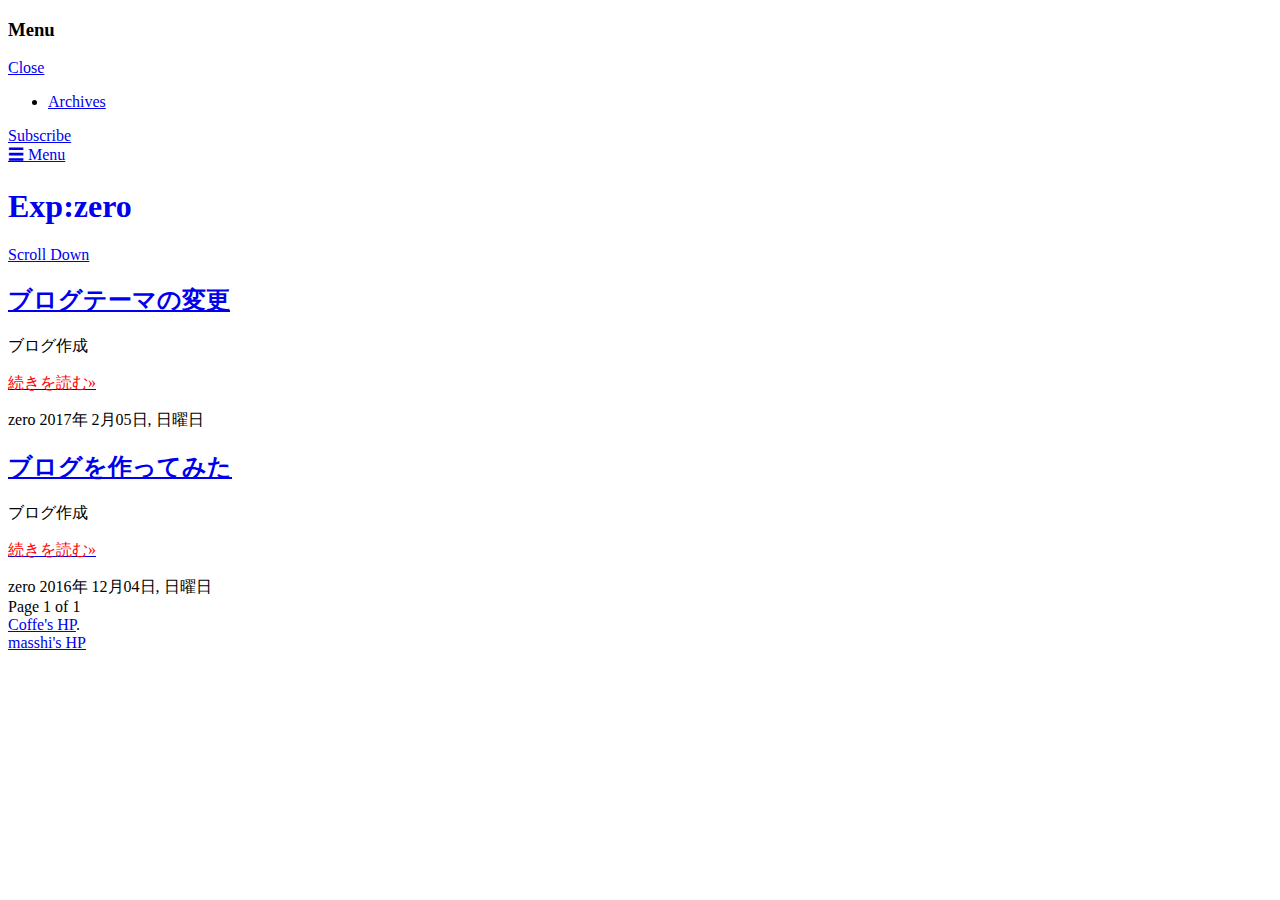
==== commit 29c8cd1d: "local" ====
--- a/index.html
+++ b/index.html
@@ -1,174 +1,174 @@
-<!DOCTYPE html>
-<html lang="en">
-<head>
-    <meta charset="utf-8">
-    <title>Exp:zero</title>
-    <link rel="stylesheet" type="text/css" href="http://expzero.netlify.com/theme/css/screen.min.css">
-    <link rel="stylesheet" type="text/css" href="http://expzero.netlify.com/theme/css/highlight.min.css">
-    <link rel="stylesheet" type="text/css" href="//fonts.googleapis.com/css?family=Merriweather:300,700,700italic,300italic|Open+Sans:700,400" />
-    <link rel="publisher" href="">
-    <link rel="apple-touch-startup-image" href="http://expzero.netlify.com/theme/images/logo.png">
-    <link type="text/plain" rel="socialmedia" href="http://expzero.netlify.com/socialmedia.txt">
-    <link rel="dns-prefetch" href="http://expzero.netlify.com"/>
-    <link rel="dns-prefetch" href="//www.gstatic.com"/>
-    <link rel="dns-prefetch" href="//fonts.gstatic.com"/>
-    <link rel="dns-prefetch" href="//fonts.googleapis.com"/>
-    <link rel="dns-prefetch" href="//accounts.google.com"/>
-    <link rel="dns-prefetch" href="//ssl.google-analytics.com"/>
-    <link rel="dns-prefetch" href="//www.google-analytics.com"/>
-    <link rel="dns-prefetch" href="//googleads.g.doubleclick.net"/>
-    <link rel="dns-prefetch" href="//pagead2.googlesyndication.com"/>
-    <link rel="dns-prefetch" href="//twemoji.maxcdn.com"/>
-    <meta http-equiv="content-type" content="text/html;charset=utf-8">
-    <meta name="apple-mobile-web-app-status-bar-style" content="black-translucent"/>
-    <meta name="apple-mobile-web-app-capable" content="yes"/>
-    <meta name="application-name" content="Exp:zero"/>
-    <meta name="msapplication-starturl" content="http:http://expzero.netlify.com"/>
-    <meta name="msapplication-tooltip" content=""/>
-    <meta name="msapplication-window" content="width=1024;height=768"/>
-    <meta name="msapplication-task" content="name=Exp:zero;action-uri=http:http://expzero.netlify.com;icon-uri=http://expzero.netlify.com/theme/images/favicon.ico"/>
-    <meta name="msapplication-TileImage" content="http://expzero.netlify.com/theme/images/apple-touch-icon-144x144.png"/>
-    <meta name="msapplication-TileColor" content="#1F1F21"/>
-    <meta http-equiv="X-UA-Compatible" content="IE=edge,chrome=1">
-    <meta http-equiv="imagetoolbar" content="no">
-    <meta http-equiv="pragma" content="cache">
-    <meta http-equiv="cache-control" content="cache">
-    <meta http-equiv="vary" content="content-language">
-    <meta http-equiv="Cache-control" content="max-age=2592000, public">
-    <meta http-equiv="content-style-type" content="text/css">
-    <meta name="application-name" content="Exp:zero">
-    <meta name="HandheldFriendly" content="True">
-    <meta name="MobileOptimized" content="320"/>
-    <meta http-equiv="X-UA-Compatible" content="IE=edge">
-    <meta name="viewport" content="width=device-width, initial-scale=1, maximum-scale=1">
-    <meta name="apple-mobile-web-app-capable" content="yes">
-    <meta name="google-site-verification" content="">
-    <meta name="alexaVerifyID" content=""/>
-    <meta name="wot-verification" content=""/>
-    <meta name="msvalidate.01" content="" />
-    <meta name="apple-mobile-web-app-status-bar-style" content="black">
-    <meta name="medium" content="mult">
-    <meta name="adblock" content="disable">
-    <meta name="rating" content="General">
-    <meta name="resource-type" content="document">
-    <meta name="revisit-after" content="1 days">
-    <meta name="revisit" content="1">
-    <meta name="robots" content="index,follow">
-    <meta name="no-email-collection" content="http://www.unspam.com/noemailcollection/">
-    <link rel="apple-touch-icon" sizes="152x152" href="http://expzero.netlify.com/theme/images/apple-touch-icon-152x152.png">
-    <link rel="apple-touch-icon" sizes="144x144" href="http://expzero.netlify.com/theme/images/apple-touch-icon-144x144.png">
-    <link rel="apple-touch-icon" sizes="114x114" href="http://expzero.netlify.com/theme/images/apple-touch-icon-114x114.png">
-    <link rel="apple-touch-icon" sizes="120x120" href="http://expzero.netlify.com/theme/images/apple-touch-icon-120x120.png">
-    <link rel="apple-touch-icon" sizes="76x76" href="http://expzero.netlify.com/theme/images/apple-touch-icon-76x76.png">
-    <link rel="apple-touch-icon" sizes="72x72" href="http://expzero.netlify.com/theme/images/apple-touch-icon-72x72.png">
-    <link rel="apple-touch-icon" sizes="60x60" href="http://expzero.netlify.com/theme/images/apple-touch-icon-60x60.png">
-    <link rel="apple-touch-icon" sizes="57x57" href="http://expzero.netlify.com/theme/images/apple-touch-icon-57x57.png">
-    <link rel="icon" type="image/png" href="http://expzero.netlify.com/theme/images/favicon-196x196.png" sizes="196x196">
-    <link rel="icon" type="image/png" href="http://expzero.netlify.com/theme/images/favicon-160x160.png" sizes="160x160">
-    <link rel="icon" type="image/png" href="http://expzero.netlify.com/theme/images/favicon-96x96.png" sizes="96x96">
-    <link rel="icon" type="image/png" href="http://expzero.netlify.com/theme/images/favicon-32x32.png" sizes="32x32">
-    <link rel="icon" type="image/png" href="http://expzero.netlify.com/theme/images/favicon-16x16.png" sizes="16x16">
-    <link rel="shortcut icon" href="http://expzero.netlify.com/theme/images/favicon.ico">
-    <script type="text/javascript">(function(i,s,o,g,r,a,m){i['GoogleAnalyticsObject']=r;i[r]=i[r]||function(){(i[r].q=i[r].q||[]).push(arguments)},i[r].l=1*new Date();a=s.createElement(o),m=s.getElementsByTagName(o)[0];a.async=1;a.src=g;m.parentNode.insertBefore(a,m)})(window,document,'script','//www.google-analytics.com/analytics.js','ga');ga('create', '', 'auto');ga('send', 'pageview');var _qevents = _qevents || [];</script>
-    <script src="//twemoji.maxcdn.com/twemoji.min.js"></script>
-</head>
-<body class="home-template nav-closed" itemscope itemtype="http://schema.org/WebPage">
-<!-- Google Tag Manager -->
-<noscript><iframe src="//www.googletagmanager.com/ns.html?id=GTM-ML9KT2"
-height="0" width="0" style="display:none;visibility:hidden"></iframe></noscript>
-<script>(function(w,d,s,l,i){w[l]=w[l]||[];w[l].push({'gtm.start':
-new Date().getTime(),event:'gtm.js'});var f=d.getElementsByTagName(s)[0],
-j=d.createElement(s),dl=l!='dataLayer'?'&l='+l:'';j.async=true;j.src=
-'//www.googletagmanager.com/gtm.js?id='+i+dl;f.parentNode.insertBefore(j,f);
-})(window,document,'script','dataLayer','GTM-ML9KT2');</script>
-<!-- End Google Tag Manager -->
-    <meta itemprop="name" content="Exp:zero">
-    <meta itemprop="url" content="http://expzero.netlify.com">
-    <meta itemprop="headline" content="Exp:zero || ">
-    <meta itemprop="description about" content="">
-    <meta itemprop="keywords" content="gnu, linux, software libre, código abierto, tecnología">
-    <meta itemprop="primaryImageOfPage" content="http://expzero.netlify.com/theme/images/logo.png">
-    <meta itemprop="inLanguage" content="es">
-<nav class="nav">
-    <h3 class="nav-title">Menu</h3>
-    <a href="#" class="nav-close">
-        <span class="hidden">Close</span>
-    </a>
-    <ul role="menubar">
-            <li class="nav-current" role="presentation"><a  href="http://expzero.netlify.com/archives.html" title="Exp:zero | Archives" itemprop="name" itemprop="significantLink">Archives</a></li>        
-    </ul>
-    <a class="subscribe-button icon-feed" href='http://cloud.feedly.com/#subscription%2Ffeed%2Fhttp%3A%2F%2Ffeeds.feedburner.com%2FElBlogDeAbr4xas'  target='blank'>Subscribe</a>
-</nav>
-<span class="nav-cover"></span>    <div class="site-wrapper">
-        <header class="main-header " style="background-image: url(http://expzero.netlify.com/theme/images/banner-bg.jpg)" itemscope itemtype="http://schema.org/WPHeader">
-            <nav class="main-nav overlay clearfix">
-                <a class="menu-button" href="#">
-                    <span class="burger">&#9776;</span>
-                    <span class="word">Menu</span>
-                </a>
-            </nav>
-            <div class="vertical">
-                <div class="main-header-content inner">
-                    <h1 class="page-title" itemprop="headline"><a href="Exp:zero">Exp:zero</a></h1>
-                    <h2 class="page-description" itemprop="description"></h2>
-                </div>
-            </div>
-            <a class="scroll-down icon-arrow-left blink_me" href="#content" data-offset="-45">
-                <span class="hidden">Scroll Down</span>
-            </a>
-        </header>
-<main id="content" class="content" role="main" itemprop="mainContentOfPage" itemscope="" itemtype="http://schema.org/Blog">
-        <article class="post" itemscope itemtype="http://schema.org/BlogPosting">
-            <header class="post-header" itemprop="headline">
-                <h2 class="post-title">
-                    <a href="http://expzero.netlify.com/second-post.html" rel="bookmark">
-                        ブログテーマの変更
-                    </a>
-                </h2>
-            </header>
-            <section class="post-excerpt">
-                <p>ブログ作成</p>
-                <p><a class="read-more" itemprop="url" href="http://expzero.netlify.com/second-post.html" title="Read this article" rel="bookmark"><font color="red">続きを読む&#187;</font></a></p>
-            </section>
-            <footer class="post-meta">
-                <span class="entry-author" itemscope="" itemtype="http://schema.org/Person" itemprop="author">
-                    <span itemprop="name">zero</span></span>
-                <time itemprop="datePublished" class="post-date" datetime="2017YYY-06M-%DD">2017年 2月05日, 日曜日</time>
-            </footer>
-        </article>
-        <article class="post" itemscope itemtype="http://schema.org/BlogPosting">
-            <header class="post-header" itemprop="headline">
-                <h2 class="post-title">
-                    <a href="http://expzero.netlify.com/first-post.html" rel="bookmark">
-                        ブログを作ってみた
-                    </a>
-                </h2>
-            </header>
-            <section class="post-excerpt">
-                <p>ブログ作成</p>
-                <p><a class="read-more" itemprop="url" href="http://expzero.netlify.com/first-post.html" title="Read this article" rel="bookmark"><font color="red">続きを読む&#187;</font></a></p>
-            </section>
-            <footer class="post-meta">
-                <span class="entry-author" itemscope="" itemtype="http://schema.org/Person" itemprop="author">
-                    <span itemprop="name">zero</span></span>
-                <time itemprop="datePublished" class="post-date" datetime="2016YYY-40M-%DD">2016年 12月04日, 日曜日</time>
-            </footer>
-        </article>
-    <nav class="pagination" role="navigation">
-            <span class="page-number">Page 1 of 1</span>
-    </nav>
-</main>
-        <footer class="site-footer clearfix" role="contentinfo" itemscope itemtype="http://schema.org/WPFooter">
-            <section class="copyright">
-                <a itemprop="url" href="https://t.co/RL00nJBaOD" class="tooltip" data-tooltip="CC BY-NC-SA" target="_blank">
-                Coffe's HP</a>.
-            </section>
-            <section class="poweredby"> <a href="https://t.co/guYFhWwR5m">masshi's HP</a></section>
-        </footer>
-    </div>
-    <script type="text/javascript" src="http://expzero.netlify.com/theme/js/jquery-1.11.2.min.js"></script>
-    <script type="text/javascript" src="http://expzero.netlify.com/theme/js/jquery.fitvids.min.js"></script>
-    <script type="text/javascript" src="http://expzero.netlify.com/theme/js/index.min.js"></script>
-    <script>twemoji.parse(document, {"size":16});</script>
-</body>
+<!DOCTYPE html>
+<html lang="ja">
+<head>
+    <meta charset="utf-8">
+    <title>Exp:zero</title>
+    <link rel="stylesheet" type="text/css" href="http://expzero.netlify.com/theme/css/screen.min.css">
+    <link rel="stylesheet" type="text/css" href="http://expzero.netlify.com/theme/css/highlight.min.css">
+    <link rel="stylesheet" type="text/css" href="//fonts.googleapis.com/css?family=Merriweather:300,700,700italic,300italic|Open+Sans:700,400" />
+    <link rel="publisher" href="">
+    <link rel="apple-touch-startup-image" href="http://expzero.netlify.com/theme/images/logo.png">
+    <link type="text/plain" rel="socialmedia" href="http://expzero.netlify.com/socialmedia.txt">
+    <link rel="dns-prefetch" href="http://expzero.netlify.com"/>
+    <link rel="dns-prefetch" href="//www.gstatic.com"/>
+    <link rel="dns-prefetch" href="//fonts.gstatic.com"/>
+    <link rel="dns-prefetch" href="//fonts.googleapis.com"/>
+    <link rel="dns-prefetch" href="//accounts.google.com"/>
+    <link rel="dns-prefetch" href="//ssl.google-analytics.com"/>
+    <link rel="dns-prefetch" href="//www.google-analytics.com"/>
+    <link rel="dns-prefetch" href="//googleads.g.doubleclick.net"/>
+    <link rel="dns-prefetch" href="//pagead2.googlesyndication.com"/>
+    <link rel="dns-prefetch" href="//twemoji.maxcdn.com"/>
+    <meta http-equiv="content-type" content="text/html;charset=utf-8">
+    <meta name="apple-mobile-web-app-status-bar-style" content="black-translucent"/>
+    <meta name="apple-mobile-web-app-capable" content="yes"/>
+    <meta name="application-name" content="Exp:zero"/>
+    <meta name="msapplication-starturl" content="http:http://expzero.netlify.com"/>
+    <meta name="msapplication-tooltip" content=""/>
+    <meta name="msapplication-window" content="width=1024;height=768"/>
+    <meta name="msapplication-task" content="name=Exp:zero;action-uri=http:http://expzero.netlify.com;icon-uri=http://expzero.netlify.com/theme/images/favicon.ico"/>
+    <meta name="msapplication-TileImage" content="http://expzero.netlify.com/theme/images/apple-touch-icon-144x144.png"/>
+    <meta name="msapplication-TileColor" content="#1F1F21"/>
+    <meta http-equiv="X-UA-Compatible" content="IE=edge,chrome=1">
+    <meta http-equiv="imagetoolbar" content="no">
+    <meta http-equiv="pragma" content="cache">
+    <meta http-equiv="cache-control" content="cache">
+    <meta http-equiv="vary" content="content-language">
+    <meta http-equiv="Cache-control" content="max-age=2592000, public">
+    <meta http-equiv="content-style-type" content="text/css">
+    <meta name="application-name" content="Exp:zero">
+    <meta name="HandheldFriendly" content="True">
+    <meta name="MobileOptimized" content="320"/>
+    <meta http-equiv="X-UA-Compatible" content="IE=edge">
+    <meta name="viewport" content="width=device-width, initial-scale=1, maximum-scale=1">
+    <meta name="apple-mobile-web-app-capable" content="yes">
+    <meta name="google-site-verification" content="">
+    <meta name="alexaVerifyID" content=""/>
+    <meta name="wot-verification" content=""/>
+    <meta name="msvalidate.01" content="" />
+    <meta name="apple-mobile-web-app-status-bar-style" content="black">
+    <meta name="medium" content="mult">
+    <meta name="adblock" content="disable">
+    <meta name="rating" content="General">
+    <meta name="resource-type" content="document">
+    <meta name="revisit-after" content="1 days">
+    <meta name="revisit" content="1">
+    <meta name="robots" content="index,follow">
+    <meta name="no-email-collection" content="http://www.unspam.com/noemailcollection/">
+    <link rel="apple-touch-icon" sizes="152x152" href="http://expzero.netlify.com/theme/images/apple-touch-icon-152x152.png">
+    <link rel="apple-touch-icon" sizes="144x144" href="http://expzero.netlify.com/theme/images/apple-touch-icon-144x144.png">
+    <link rel="apple-touch-icon" sizes="114x114" href="http://expzero.netlify.com/theme/images/apple-touch-icon-114x114.png">
+    <link rel="apple-touch-icon" sizes="120x120" href="http://expzero.netlify.com/theme/images/apple-touch-icon-120x120.png">
+    <link rel="apple-touch-icon" sizes="76x76" href="http://expzero.netlify.com/theme/images/apple-touch-icon-76x76.png">
+    <link rel="apple-touch-icon" sizes="72x72" href="http://expzero.netlify.com/theme/images/apple-touch-icon-72x72.png">
+    <link rel="apple-touch-icon" sizes="60x60" href="http://expzero.netlify.com/theme/images/apple-touch-icon-60x60.png">
+    <link rel="apple-touch-icon" sizes="57x57" href="http://expzero.netlify.com/theme/images/apple-touch-icon-57x57.png">
+    <link rel="icon" type="image/png" href="http://expzero.netlify.com/theme/images/favicon-196x196.png" sizes="196x196">
+    <link rel="icon" type="image/png" href="http://expzero.netlify.com/theme/images/favicon-160x160.png" sizes="160x160">
+    <link rel="icon" type="image/png" href="http://expzero.netlify.com/theme/images/favicon-96x96.png" sizes="96x96">
+    <link rel="icon" type="image/png" href="http://expzero.netlify.com/theme/images/favicon-32x32.png" sizes="32x32">
+    <link rel="icon" type="image/png" href="http://expzero.netlify.com/theme/images/favicon-16x16.png" sizes="16x16">
+    <link rel="shortcut icon" href="http://expzero.netlify.com/theme/images/favicon.ico">
+    <script type="text/javascript">(function(i,s,o,g,r,a,m){i['GoogleAnalyticsObject']=r;i[r]=i[r]||function(){(i[r].q=i[r].q||[]).push(arguments)},i[r].l=1*new Date();a=s.createElement(o),m=s.getElementsByTagName(o)[0];a.async=1;a.src=g;m.parentNode.insertBefore(a,m)})(window,document,'script','//www.google-analytics.com/analytics.js','ga');ga('create', '', 'auto');ga('send', 'pageview');var _qevents = _qevents || [];</script>
+    <script src="//twemoji.maxcdn.com/twemoji.min.js"></script>
+</head>
+<body class="home-template nav-closed" itemscope itemtype="http://schema.org/WebPage">
+<!-- Google Tag Manager -->
+<noscript><iframe src="//www.googletagmanager.com/ns.html?id=GTM-ML9KT2"
+height="0" width="0" style="display:none;visibility:hidden"></iframe></noscript>
+<script>(function(w,d,s,l,i){w[l]=w[l]||[];w[l].push({'gtm.start':
+new Date().getTime(),event:'gtm.js'});var f=d.getElementsByTagName(s)[0],
+j=d.createElement(s),dl=l!='dataLayer'?'&l='+l:'';j.async=true;j.src=
+'//www.googletagmanager.com/gtm.js?id='+i+dl;f.parentNode.insertBefore(j,f);
+})(window,document,'script','dataLayer','GTM-ML9KT2');</script>
+<!-- End Google Tag Manager -->
+    <meta itemprop="name" content="Exp:zero">
+    <meta itemprop="url" content="http://expzero.netlify.com">
+    <meta itemprop="headline" content="Exp:zero || ">
+    <meta itemprop="description about" content="">
+    <meta itemprop="keywords" content="gnu, linux, software libre, código abierto, tecnología">
+    <meta itemprop="primaryImageOfPage" content="http://expzero.netlify.com/theme/images/logo.png">
+    <meta itemprop="inLanguage" content="es">
+<nav class="nav">
+    <h3 class="nav-title">Menu</h3>
+    <a href="#" class="nav-close">
+        <span class="hidden">Close</span>
+    </a>
+    <ul role="menubar">
+            <li class="nav-current" role="presentation"><a  href="http://expzero.netlify.com/archives.html" title="Exp:zero | Archives" itemprop="name" itemprop="significantLink">Archives</a></li>        
+    </ul>
+    <a class="subscribe-button icon-feed" href='http://cloud.feedly.com/#subscription%2Ffeed%2Fhttp%3A%2F%2Ffeeds.feedburner.com%2FElBlogDeAbr4xas'  target='blank'>Subscribe</a>
+</nav>
+<span class="nav-cover"></span>    <div class="site-wrapper">
+        <header class="main-header " style="background-image: url(http://expzero.netlify.com/theme/images/banner.jpg)" itemscope itemtype="http://schema.org/WPHeader">
+            <nav class="main-nav overlay clearfix">
+                <a class="menu-button" href="#">
+                    <span class="burger">&#9776;</span>
+                    <span class="word">Menu</span>
+                </a>
+            </nav>
+            <div class="vertical">
+                <div class="main-header-content inner">
+                    <h1><a class="page-title" itemprop="headline" href="http://expzero.netlify.com"   style="text-decoration: none">Exp:zero</a></h1>
+                    <h2 class="page-description" itemprop="description"></h2>
+                </div>
+            </div>
+            <a class="scroll-down icon-arrow-left blink_me" href="#content" data-offset="-45">
+                <span class="hidden">Scroll Down</span>
+            </a>
+        </header>
+<main id="content" class="content" role="main" itemprop="mainContentOfPage" itemscope="" itemtype="http://schema.org/Blog">
+        <article class="post" itemscope itemtype="http://schema.org/BlogPosting">
+            <header class="post-header" itemprop="headline">
+                <h2 class="post-title">
+                    <a href="http://expzero.netlify.com/second-post.html" rel="bookmark">
+                        ブログテーマの変更
+                    </a>
+                </h2>
+            </header>
+            <section class="post-excerpt">
+                <p>ブログ作成</p>
+                <p><a class="read-more" itemprop="url" href="http://expzero.netlify.com/second-post.html" title="Read this article" rel="bookmark"><font color="red">続きを読む&#187;</font></a></p>
+            </section>
+            <footer class="post-meta">
+                <span class="entry-author" itemscope="" itemtype="http://schema.org/Person" itemprop="author">
+                    <span itemprop="name">zero</span></span>
+                <time itemprop="datePublished" class="post-date" datetime="2017YYY-06M-%DD">2017年 2月05日, 日曜日</time>
+            </footer>
+        </article>
+        <article class="post" itemscope itemtype="http://schema.org/BlogPosting">
+            <header class="post-header" itemprop="headline">
+                <h2 class="post-title">
+                    <a href="http://expzero.netlify.com/first-post.html" rel="bookmark">
+                        ブログを作ってみた
+                    </a>
+                </h2>
+            </header>
+            <section class="post-excerpt">
+                <p>ブログ作成</p>
+                <p><a class="read-more" itemprop="url" href="http://expzero.netlify.com/first-post.html" title="Read this article" rel="bookmark"><font color="red">続きを読む&#187;</font></a></p>
+            </section>
+            <footer class="post-meta">
+                <span class="entry-author" itemscope="" itemtype="http://schema.org/Person" itemprop="author">
+                    <span itemprop="name">zero</span></span>
+                <time itemprop="datePublished" class="post-date" datetime="2016YYY-40M-%DD">2016年 12月04日, 日曜日</time>
+            </footer>
+        </article>
+    <nav class="pagination" role="navigation">
+            <span class="page-number">Page 1 of 1</span>
+    </nav>
+</main>
+        <footer class="site-footer clearfix" role="contentinfo" itemscope itemtype="http://schema.org/WPFooter">
+            <section class="copyright">
+                <a itemprop="url" href="https://t.co/RL00nJBaOD" class="tooltip" data-tooltip="CC BY-NC-SA" target="_blank">
+                Coffe's HP</a>.
+            </section>
+            <section class="poweredby"> <a href="https://t.co/guYFhWwR5m">masshi's HP</a></section>
+        </footer>
+    </div>
+    <script type="text/javascript" src="http://expzero.netlify.com/theme/js/jquery-1.11.2.min.js"></script>
+    <script type="text/javascript" src="http://expzero.netlify.com/theme/js/jquery.fitvids.min.js"></script>
+    <script type="text/javascript" src="http://expzero.netlify.com/theme/js/index.min.js"></script>
+    <script>twemoji.parse(document, {"size":16});</script>
+</body>
 </html>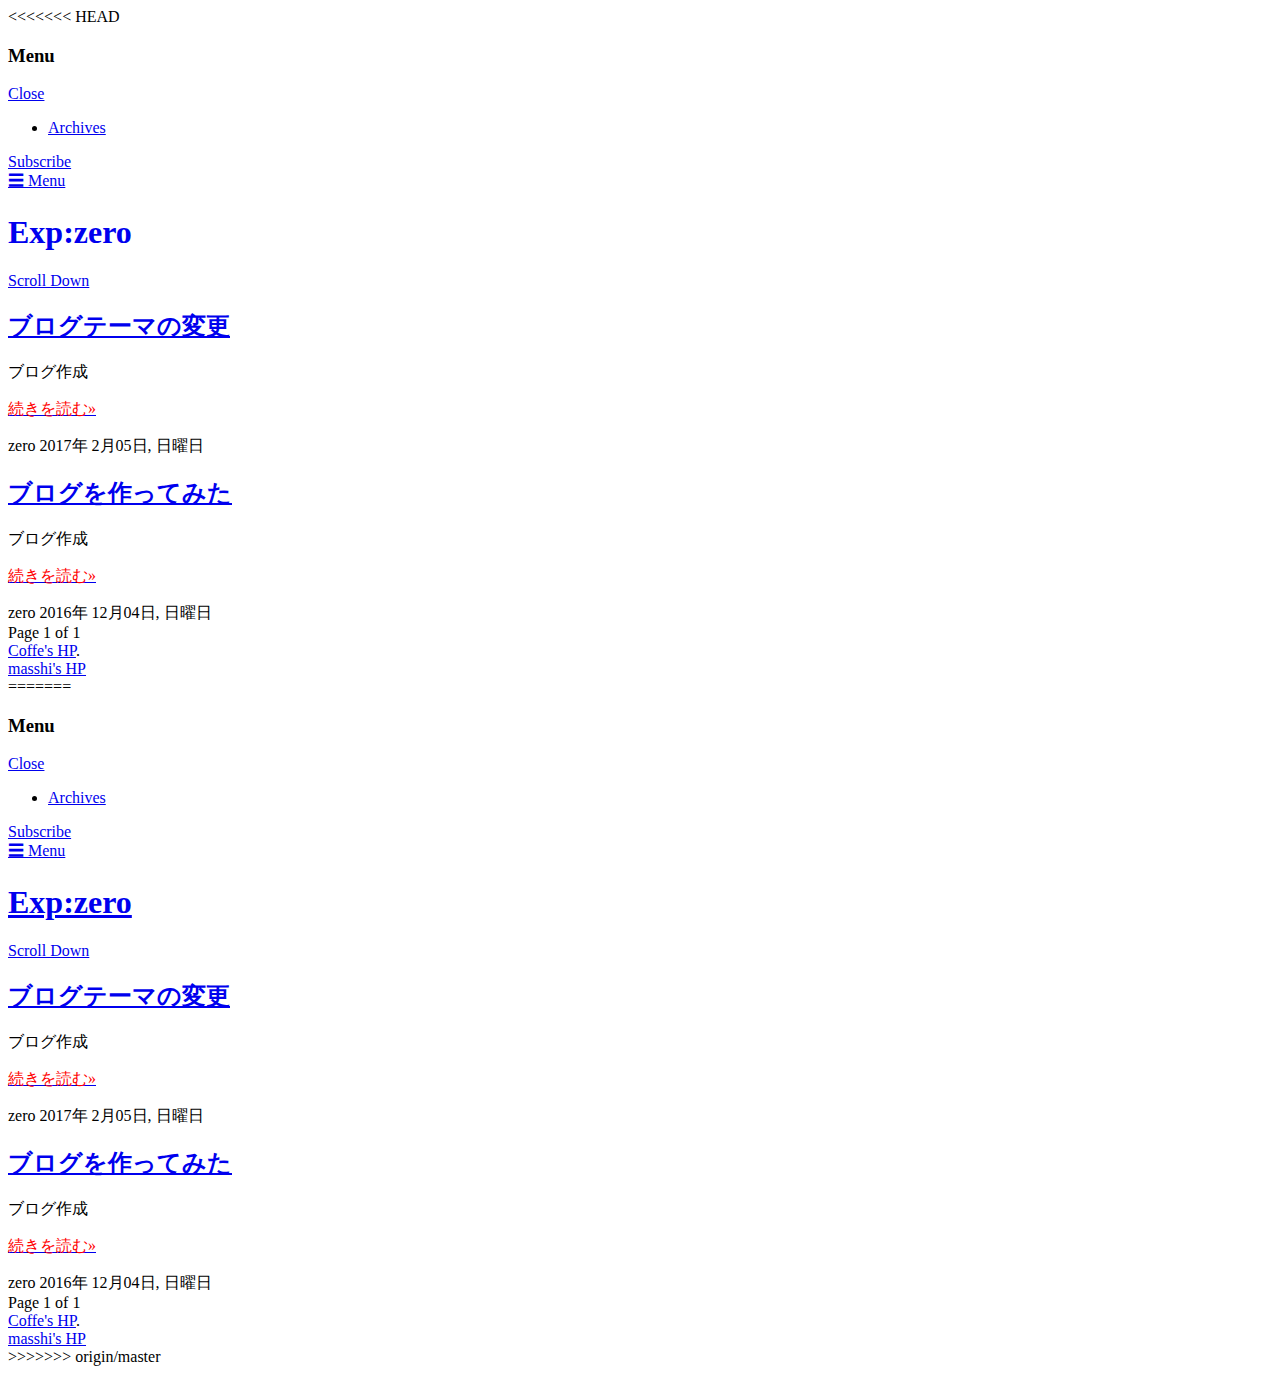
==== commit d7798f44: "first" ====
--- a/index.html
+++ b/index.html
@@ -1,3 +1,4 @@
+<<<<<<< HEAD
 <!DOCTYPE html>
 <html lang="ja">
 <head>
@@ -171,4 +172,179 @@
     <script type="text/javascript" src="http://expzero.netlify.com/theme/js/index.min.js"></script>
     <script>twemoji.parse(document, {"size":16});</script>
 </body>
+=======
+<!DOCTYPE html>
+<html lang="en">
+<head>
+    <meta charset="utf-8">
+    <title>Exp:zero</title>
+    <link rel="stylesheet" type="text/css" href="http://expzero.netlify.com/theme/css/screen.min.css">
+    <link rel="stylesheet" type="text/css" href="http://expzero.netlify.com/theme/css/highlight.min.css">
+    <link rel="stylesheet" type="text/css" href="//fonts.googleapis.com/css?family=Merriweather:300,700,700italic,300italic|Open+Sans:700,400" />
+    <link rel="publisher" href="">
+    <link rel="apple-touch-startup-image" href="http://expzero.netlify.com/theme/images/logo.png">
+    <link type="text/plain" rel="socialmedia" href="http://expzero.netlify.com/socialmedia.txt">
+    <link rel="dns-prefetch" href="http://expzero.netlify.com"/>
+    <link rel="dns-prefetch" href="//www.gstatic.com"/>
+    <link rel="dns-prefetch" href="//fonts.gstatic.com"/>
+    <link rel="dns-prefetch" href="//fonts.googleapis.com"/>
+    <link rel="dns-prefetch" href="//accounts.google.com"/>
+    <link rel="dns-prefetch" href="//ssl.google-analytics.com"/>
+    <link rel="dns-prefetch" href="//www.google-analytics.com"/>
+    <link rel="dns-prefetch" href="//googleads.g.doubleclick.net"/>
+    <link rel="dns-prefetch" href="//pagead2.googlesyndication.com"/>
+    <link rel="dns-prefetch" href="//twemoji.maxcdn.com"/>
+    <meta http-equiv="content-type" content="text/html;charset=utf-8">
+    <meta name="apple-mobile-web-app-status-bar-style" content="black-translucent"/>
+    <meta name="apple-mobile-web-app-capable" content="yes"/>
+    <meta name="application-name" content="Exp:zero"/>
+    <meta name="msapplication-starturl" content="http:http://expzero.netlify.com"/>
+    <meta name="msapplication-tooltip" content=""/>
+    <meta name="msapplication-window" content="width=1024;height=768"/>
+    <meta name="msapplication-task" content="name=Exp:zero;action-uri=http:http://expzero.netlify.com;icon-uri=http://expzero.netlify.com/theme/images/favicon.ico"/>
+    <meta name="msapplication-TileImage" content="http://expzero.netlify.com/theme/images/apple-touch-icon-144x144.png"/>
+    <meta name="msapplication-TileColor" content="#1F1F21"/>
+    <meta http-equiv="X-UA-Compatible" content="IE=edge,chrome=1">
+    <meta http-equiv="imagetoolbar" content="no">
+    <meta http-equiv="pragma" content="cache">
+    <meta http-equiv="cache-control" content="cache">
+    <meta http-equiv="vary" content="content-language">
+    <meta http-equiv="Cache-control" content="max-age=2592000, public">
+    <meta http-equiv="content-style-type" content="text/css">
+    <meta name="application-name" content="Exp:zero">
+    <meta name="HandheldFriendly" content="True">
+    <meta name="MobileOptimized" content="320"/>
+    <meta http-equiv="X-UA-Compatible" content="IE=edge">
+    <meta name="viewport" content="width=device-width, initial-scale=1, maximum-scale=1">
+    <meta name="apple-mobile-web-app-capable" content="yes">
+    <meta name="google-site-verification" content="">
+    <meta name="alexaVerifyID" content=""/>
+    <meta name="wot-verification" content=""/>
+    <meta name="msvalidate.01" content="" />
+    <meta name="apple-mobile-web-app-status-bar-style" content="black">
+    <meta name="medium" content="mult">
+    <meta name="adblock" content="disable">
+    <meta name="rating" content="General">
+    <meta name="resource-type" content="document">
+    <meta name="revisit-after" content="1 days">
+    <meta name="revisit" content="1">
+    <meta name="robots" content="index,follow">
+    <meta name="no-email-collection" content="http://www.unspam.com/noemailcollection/">
+    <link rel="apple-touch-icon" sizes="152x152" href="http://expzero.netlify.com/theme/images/apple-touch-icon-152x152.png">
+    <link rel="apple-touch-icon" sizes="144x144" href="http://expzero.netlify.com/theme/images/apple-touch-icon-144x144.png">
+    <link rel="apple-touch-icon" sizes="114x114" href="http://expzero.netlify.com/theme/images/apple-touch-icon-114x114.png">
+    <link rel="apple-touch-icon" sizes="120x120" href="http://expzero.netlify.com/theme/images/apple-touch-icon-120x120.png">
+    <link rel="apple-touch-icon" sizes="76x76" href="http://expzero.netlify.com/theme/images/apple-touch-icon-76x76.png">
+    <link rel="apple-touch-icon" sizes="72x72" href="http://expzero.netlify.com/theme/images/apple-touch-icon-72x72.png">
+    <link rel="apple-touch-icon" sizes="60x60" href="http://expzero.netlify.com/theme/images/apple-touch-icon-60x60.png">
+    <link rel="apple-touch-icon" sizes="57x57" href="http://expzero.netlify.com/theme/images/apple-touch-icon-57x57.png">
+    <link rel="icon" type="image/png" href="http://expzero.netlify.com/theme/images/favicon-196x196.png" sizes="196x196">
+    <link rel="icon" type="image/png" href="http://expzero.netlify.com/theme/images/favicon-160x160.png" sizes="160x160">
+    <link rel="icon" type="image/png" href="http://expzero.netlify.com/theme/images/favicon-96x96.png" sizes="96x96">
+    <link rel="icon" type="image/png" href="http://expzero.netlify.com/theme/images/favicon-32x32.png" sizes="32x32">
+    <link rel="icon" type="image/png" href="http://expzero.netlify.com/theme/images/favicon-16x16.png" sizes="16x16">
+    <link rel="shortcut icon" href="http://expzero.netlify.com/theme/images/favicon.ico">
+    <script type="text/javascript">(function(i,s,o,g,r,a,m){i['GoogleAnalyticsObject']=r;i[r]=i[r]||function(){(i[r].q=i[r].q||[]).push(arguments)},i[r].l=1*new Date();a=s.createElement(o),m=s.getElementsByTagName(o)[0];a.async=1;a.src=g;m.parentNode.insertBefore(a,m)})(window,document,'script','//www.google-analytics.com/analytics.js','ga');ga('create', '', 'auto');ga('send', 'pageview');var _qevents = _qevents || [];</script>
+    <script src="//twemoji.maxcdn.com/twemoji.min.js"></script>
+</head>
+<body class="home-template nav-closed" itemscope itemtype="http://schema.org/WebPage">
+<!-- Google Tag Manager -->
+<noscript><iframe src="//www.googletagmanager.com/ns.html?id=GTM-ML9KT2"
+height="0" width="0" style="display:none;visibility:hidden"></iframe></noscript>
+<script>(function(w,d,s,l,i){w[l]=w[l]||[];w[l].push({'gtm.start':
+new Date().getTime(),event:'gtm.js'});var f=d.getElementsByTagName(s)[0],
+j=d.createElement(s),dl=l!='dataLayer'?'&l='+l:'';j.async=true;j.src=
+'//www.googletagmanager.com/gtm.js?id='+i+dl;f.parentNode.insertBefore(j,f);
+})(window,document,'script','dataLayer','GTM-ML9KT2');</script>
+<!-- End Google Tag Manager -->
+    <meta itemprop="name" content="Exp:zero">
+    <meta itemprop="url" content="http://expzero.netlify.com">
+    <meta itemprop="headline" content="Exp:zero || ">
+    <meta itemprop="description about" content="">
+    <meta itemprop="keywords" content="gnu, linux, software libre, código abierto, tecnología">
+    <meta itemprop="primaryImageOfPage" content="http://expzero.netlify.com/theme/images/logo.png">
+    <meta itemprop="inLanguage" content="es">
+<nav class="nav">
+    <h3 class="nav-title">Menu</h3>
+    <a href="#" class="nav-close">
+        <span class="hidden">Close</span>
+    </a>
+    <ul role="menubar">
+            <li class="nav-current" role="presentation"><a  href="http://expzero.netlify.com/archives.html" title="Exp:zero | Archives" itemprop="name" itemprop="significantLink">Archives</a></li>        
+    </ul>
+    <a class="subscribe-button icon-feed" href='http://cloud.feedly.com/#subscription%2Ffeed%2Fhttp%3A%2F%2Ffeeds.feedburner.com%2FElBlogDeAbr4xas'  target='blank'>Subscribe</a>
+</nav>
+<span class="nav-cover"></span>    <div class="site-wrapper">
+        <header class="main-header " style="background-image: url(http://expzero.netlify.com/theme/images/banner-bg.jpg)" itemscope itemtype="http://schema.org/WPHeader">
+            <nav class="main-nav overlay clearfix">
+                <a class="menu-button" href="#">
+                    <span class="burger">&#9776;</span>
+                    <span class="word">Menu</span>
+                </a>
+            </nav>
+            <div class="vertical">
+                <div class="main-header-content inner">
+                    <h1 class="page-title" itemprop="headline"><a href="http://expzero.netlify.com">Exp:zero</a></h1>
+                    <h2 class="page-description" itemprop="description"></h2>
+                </div>
+            </div>
+            <a class="scroll-down icon-arrow-left blink_me" href="#content" data-offset="-45">
+                <span class="hidden">Scroll Down</span>
+            </a>
+        </header>
+<main id="content" class="content" role="main" itemprop="mainContentOfPage" itemscope="" itemtype="http://schema.org/Blog">
+        <article class="post" itemscope itemtype="http://schema.org/BlogPosting">
+            <header class="post-header" itemprop="headline">
+                <h2 class="post-title">
+                    <a href="http://expzero.netlify.com/second-post.html" rel="bookmark">
+                        ブログテーマの変更
+                    </a>
+                </h2>
+            </header>
+            <section class="post-excerpt">
+                <p>ブログ作成</p>
+                <p><a class="read-more" itemprop="url" href="http://expzero.netlify.com/second-post.html" title="Read this article" rel="bookmark"><font color="red">続きを読む&#187;</font></a></p>
+            </section>
+            <footer class="post-meta">
+                <span class="entry-author" itemscope="" itemtype="http://schema.org/Person" itemprop="author">
+                    <span itemprop="name">zero</span></span>
+                <time itemprop="datePublished" class="post-date" datetime="2017YYY-06M-%DD">2017年 2月05日, 日曜日</time>
+            </footer>
+        </article>
+        <article class="post" itemscope itemtype="http://schema.org/BlogPosting">
+            <header class="post-header" itemprop="headline">
+                <h2 class="post-title">
+                    <a href="http://expzero.netlify.com/first-post.html" rel="bookmark">
+                        ブログを作ってみた
+                    </a>
+                </h2>
+            </header>
+            <section class="post-excerpt">
+                <p>ブログ作成</p>
+                <p><a class="read-more" itemprop="url" href="http://expzero.netlify.com/first-post.html" title="Read this article" rel="bookmark"><font color="red">続きを読む&#187;</font></a></p>
+            </section>
+            <footer class="post-meta">
+                <span class="entry-author" itemscope="" itemtype="http://schema.org/Person" itemprop="author">
+                    <span itemprop="name">zero</span></span>
+                <time itemprop="datePublished" class="post-date" datetime="2016YYY-40M-%DD">2016年 12月04日, 日曜日</time>
+            </footer>
+        </article>
+    <nav class="pagination" role="navigation">
+            <span class="page-number">Page 1 of 1</span>
+    </nav>
+</main>
+        <footer class="site-footer clearfix" role="contentinfo" itemscope itemtype="http://schema.org/WPFooter">
+            <section class="copyright">
+                <a itemprop="url" href="https://t.co/RL00nJBaOD" class="tooltip" data-tooltip="CC BY-NC-SA" target="_blank">
+                Coffe's HP</a>.
+            </section>
+            <section class="poweredby"> <a href="https://t.co/guYFhWwR5m">masshi's HP</a></section>
+        </footer>
+    </div>
+    <script type="text/javascript" src="http://expzero.netlify.com/theme/js/jquery-1.11.2.min.js"></script>
+    <script type="text/javascript" src="http://expzero.netlify.com/theme/js/jquery.fitvids.min.js"></script>
+    <script type="text/javascript" src="http://expzero.netlify.com/theme/js/index.min.js"></script>
+    <script>twemoji.parse(document, {"size":16});</script>
+</body>
+>>>>>>> origin/master
 </html>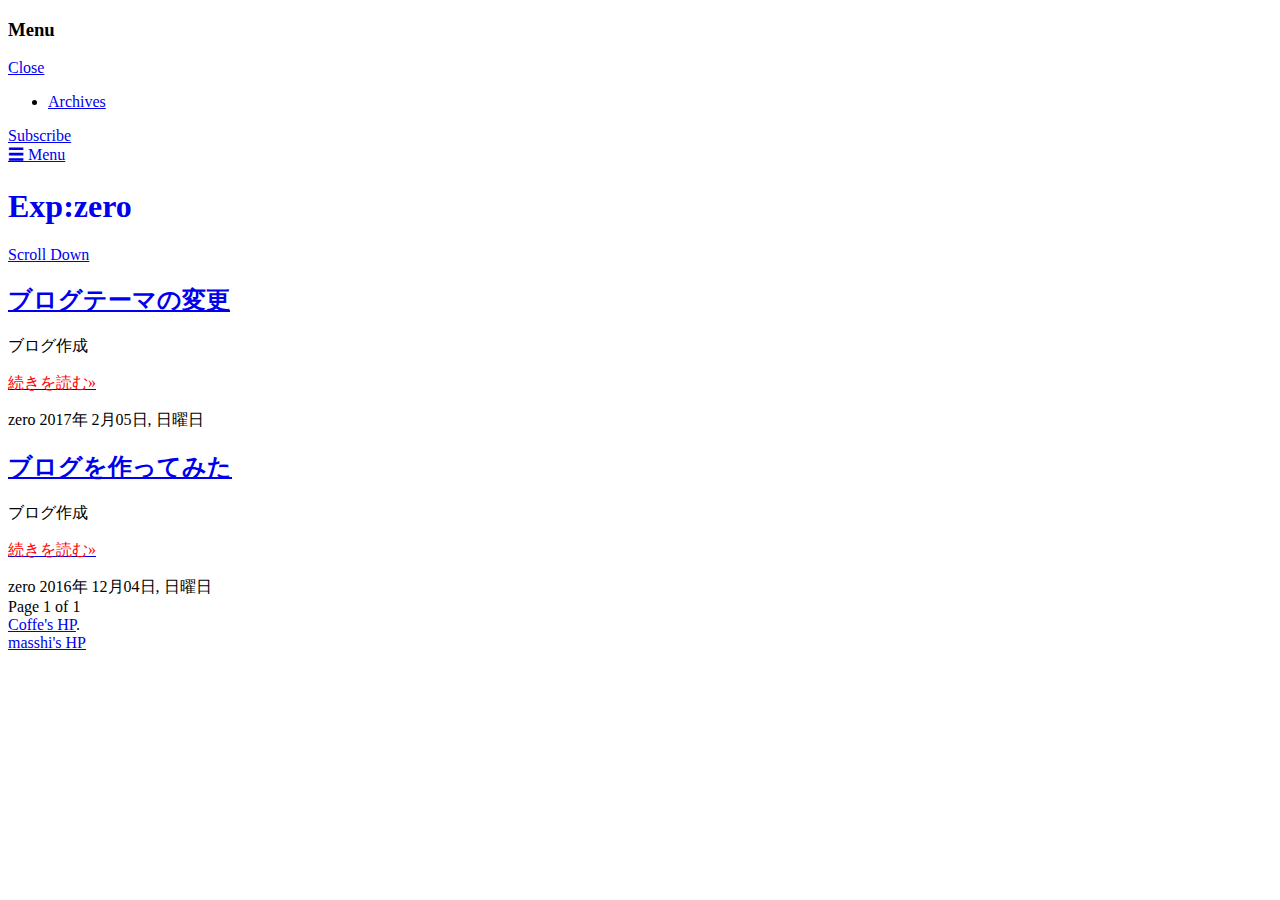
==== commit 9a7caf8e: "fix" ====
--- a/index.html
+++ b/index.html
@@ -1,4 +1,3 @@
-<<<<<<< HEAD
 <!DOCTYPE html>
 <html lang="ja">
 <head>
@@ -172,179 +171,4 @@
     <script type="text/javascript" src="http://expzero.netlify.com/theme/js/index.min.js"></script>
     <script>twemoji.parse(document, {"size":16});</script>
 </body>
-=======
-<!DOCTYPE html>
-<html lang="en">
-<head>
-    <meta charset="utf-8">
-    <title>Exp:zero</title>
-    <link rel="stylesheet" type="text/css" href="http://expzero.netlify.com/theme/css/screen.min.css">
-    <link rel="stylesheet" type="text/css" href="http://expzero.netlify.com/theme/css/highlight.min.css">
-    <link rel="stylesheet" type="text/css" href="//fonts.googleapis.com/css?family=Merriweather:300,700,700italic,300italic|Open+Sans:700,400" />
-    <link rel="publisher" href="">
-    <link rel="apple-touch-startup-image" href="http://expzero.netlify.com/theme/images/logo.png">
-    <link type="text/plain" rel="socialmedia" href="http://expzero.netlify.com/socialmedia.txt">
-    <link rel="dns-prefetch" href="http://expzero.netlify.com"/>
-    <link rel="dns-prefetch" href="//www.gstatic.com"/>
-    <link rel="dns-prefetch" href="//fonts.gstatic.com"/>
-    <link rel="dns-prefetch" href="//fonts.googleapis.com"/>
-    <link rel="dns-prefetch" href="//accounts.google.com"/>
-    <link rel="dns-prefetch" href="//ssl.google-analytics.com"/>
-    <link rel="dns-prefetch" href="//www.google-analytics.com"/>
-    <link rel="dns-prefetch" href="//googleads.g.doubleclick.net"/>
-    <link rel="dns-prefetch" href="//pagead2.googlesyndication.com"/>
-    <link rel="dns-prefetch" href="//twemoji.maxcdn.com"/>
-    <meta http-equiv="content-type" content="text/html;charset=utf-8">
-    <meta name="apple-mobile-web-app-status-bar-style" content="black-translucent"/>
-    <meta name="apple-mobile-web-app-capable" content="yes"/>
-    <meta name="application-name" content="Exp:zero"/>
-    <meta name="msapplication-starturl" content="http:http://expzero.netlify.com"/>
-    <meta name="msapplication-tooltip" content=""/>
-    <meta name="msapplication-window" content="width=1024;height=768"/>
-    <meta name="msapplication-task" content="name=Exp:zero;action-uri=http:http://expzero.netlify.com;icon-uri=http://expzero.netlify.com/theme/images/favicon.ico"/>
-    <meta name="msapplication-TileImage" content="http://expzero.netlify.com/theme/images/apple-touch-icon-144x144.png"/>
-    <meta name="msapplication-TileColor" content="#1F1F21"/>
-    <meta http-equiv="X-UA-Compatible" content="IE=edge,chrome=1">
-    <meta http-equiv="imagetoolbar" content="no">
-    <meta http-equiv="pragma" content="cache">
-    <meta http-equiv="cache-control" content="cache">
-    <meta http-equiv="vary" content="content-language">
-    <meta http-equiv="Cache-control" content="max-age=2592000, public">
-    <meta http-equiv="content-style-type" content="text/css">
-    <meta name="application-name" content="Exp:zero">
-    <meta name="HandheldFriendly" content="True">
-    <meta name="MobileOptimized" content="320"/>
-    <meta http-equiv="X-UA-Compatible" content="IE=edge">
-    <meta name="viewport" content="width=device-width, initial-scale=1, maximum-scale=1">
-    <meta name="apple-mobile-web-app-capable" content="yes">
-    <meta name="google-site-verification" content="">
-    <meta name="alexaVerifyID" content=""/>
-    <meta name="wot-verification" content=""/>
-    <meta name="msvalidate.01" content="" />
-    <meta name="apple-mobile-web-app-status-bar-style" content="black">
-    <meta name="medium" content="mult">
-    <meta name="adblock" content="disable">
-    <meta name="rating" content="General">
-    <meta name="resource-type" content="document">
-    <meta name="revisit-after" content="1 days">
-    <meta name="revisit" content="1">
-    <meta name="robots" content="index,follow">
-    <meta name="no-email-collection" content="http://www.unspam.com/noemailcollection/">
-    <link rel="apple-touch-icon" sizes="152x152" href="http://expzero.netlify.com/theme/images/apple-touch-icon-152x152.png">
-    <link rel="apple-touch-icon" sizes="144x144" href="http://expzero.netlify.com/theme/images/apple-touch-icon-144x144.png">
-    <link rel="apple-touch-icon" sizes="114x114" href="http://expzero.netlify.com/theme/images/apple-touch-icon-114x114.png">
-    <link rel="apple-touch-icon" sizes="120x120" href="http://expzero.netlify.com/theme/images/apple-touch-icon-120x120.png">
-    <link rel="apple-touch-icon" sizes="76x76" href="http://expzero.netlify.com/theme/images/apple-touch-icon-76x76.png">
-    <link rel="apple-touch-icon" sizes="72x72" href="http://expzero.netlify.com/theme/images/apple-touch-icon-72x72.png">
-    <link rel="apple-touch-icon" sizes="60x60" href="http://expzero.netlify.com/theme/images/apple-touch-icon-60x60.png">
-    <link rel="apple-touch-icon" sizes="57x57" href="http://expzero.netlify.com/theme/images/apple-touch-icon-57x57.png">
-    <link rel="icon" type="image/png" href="http://expzero.netlify.com/theme/images/favicon-196x196.png" sizes="196x196">
-    <link rel="icon" type="image/png" href="http://expzero.netlify.com/theme/images/favicon-160x160.png" sizes="160x160">
-    <link rel="icon" type="image/png" href="http://expzero.netlify.com/theme/images/favicon-96x96.png" sizes="96x96">
-    <link rel="icon" type="image/png" href="http://expzero.netlify.com/theme/images/favicon-32x32.png" sizes="32x32">
-    <link rel="icon" type="image/png" href="http://expzero.netlify.com/theme/images/favicon-16x16.png" sizes="16x16">
-    <link rel="shortcut icon" href="http://expzero.netlify.com/theme/images/favicon.ico">
-    <script type="text/javascript">(function(i,s,o,g,r,a,m){i['GoogleAnalyticsObject']=r;i[r]=i[r]||function(){(i[r].q=i[r].q||[]).push(arguments)},i[r].l=1*new Date();a=s.createElement(o),m=s.getElementsByTagName(o)[0];a.async=1;a.src=g;m.parentNode.insertBefore(a,m)})(window,document,'script','//www.google-analytics.com/analytics.js','ga');ga('create', '', 'auto');ga('send', 'pageview');var _qevents = _qevents || [];</script>
-    <script src="//twemoji.maxcdn.com/twemoji.min.js"></script>
-</head>
-<body class="home-template nav-closed" itemscope itemtype="http://schema.org/WebPage">
-<!-- Google Tag Manager -->
-<noscript><iframe src="//www.googletagmanager.com/ns.html?id=GTM-ML9KT2"
-height="0" width="0" style="display:none;visibility:hidden"></iframe></noscript>
-<script>(function(w,d,s,l,i){w[l]=w[l]||[];w[l].push({'gtm.start':
-new Date().getTime(),event:'gtm.js'});var f=d.getElementsByTagName(s)[0],
-j=d.createElement(s),dl=l!='dataLayer'?'&l='+l:'';j.async=true;j.src=
-'//www.googletagmanager.com/gtm.js?id='+i+dl;f.parentNode.insertBefore(j,f);
-})(window,document,'script','dataLayer','GTM-ML9KT2');</script>
-<!-- End Google Tag Manager -->
-    <meta itemprop="name" content="Exp:zero">
-    <meta itemprop="url" content="http://expzero.netlify.com">
-    <meta itemprop="headline" content="Exp:zero || ">
-    <meta itemprop="description about" content="">
-    <meta itemprop="keywords" content="gnu, linux, software libre, código abierto, tecnología">
-    <meta itemprop="primaryImageOfPage" content="http://expzero.netlify.com/theme/images/logo.png">
-    <meta itemprop="inLanguage" content="es">
-<nav class="nav">
-    <h3 class="nav-title">Menu</h3>
-    <a href="#" class="nav-close">
-        <span class="hidden">Close</span>
-    </a>
-    <ul role="menubar">
-            <li class="nav-current" role="presentation"><a  href="http://expzero.netlify.com/archives.html" title="Exp:zero | Archives" itemprop="name" itemprop="significantLink">Archives</a></li>        
-    </ul>
-    <a class="subscribe-button icon-feed" href='http://cloud.feedly.com/#subscription%2Ffeed%2Fhttp%3A%2F%2Ffeeds.feedburner.com%2FElBlogDeAbr4xas'  target='blank'>Subscribe</a>
-</nav>
-<span class="nav-cover"></span>    <div class="site-wrapper">
-        <header class="main-header " style="background-image: url(http://expzero.netlify.com/theme/images/banner-bg.jpg)" itemscope itemtype="http://schema.org/WPHeader">
-            <nav class="main-nav overlay clearfix">
-                <a class="menu-button" href="#">
-                    <span class="burger">&#9776;</span>
-                    <span class="word">Menu</span>
-                </a>
-            </nav>
-            <div class="vertical">
-                <div class="main-header-content inner">
-                    <h1 class="page-title" itemprop="headline"><a href="http://expzero.netlify.com">Exp:zero</a></h1>
-                    <h2 class="page-description" itemprop="description"></h2>
-                </div>
-            </div>
-            <a class="scroll-down icon-arrow-left blink_me" href="#content" data-offset="-45">
-                <span class="hidden">Scroll Down</span>
-            </a>
-        </header>
-<main id="content" class="content" role="main" itemprop="mainContentOfPage" itemscope="" itemtype="http://schema.org/Blog">
-        <article class="post" itemscope itemtype="http://schema.org/BlogPosting">
-            <header class="post-header" itemprop="headline">
-                <h2 class="post-title">
-                    <a href="http://expzero.netlify.com/second-post.html" rel="bookmark">
-                        ブログテーマの変更
-                    </a>
-                </h2>
-            </header>
-            <section class="post-excerpt">
-                <p>ブログ作成</p>
-                <p><a class="read-more" itemprop="url" href="http://expzero.netlify.com/second-post.html" title="Read this article" rel="bookmark"><font color="red">続きを読む&#187;</font></a></p>
-            </section>
-            <footer class="post-meta">
-                <span class="entry-author" itemscope="" itemtype="http://schema.org/Person" itemprop="author">
-                    <span itemprop="name">zero</span></span>
-                <time itemprop="datePublished" class="post-date" datetime="2017YYY-06M-%DD">2017年 2月05日, 日曜日</time>
-            </footer>
-        </article>
-        <article class="post" itemscope itemtype="http://schema.org/BlogPosting">
-            <header class="post-header" itemprop="headline">
-                <h2 class="post-title">
-                    <a href="http://expzero.netlify.com/first-post.html" rel="bookmark">
-                        ブログを作ってみた
-                    </a>
-                </h2>
-            </header>
-            <section class="post-excerpt">
-                <p>ブログ作成</p>
-                <p><a class="read-more" itemprop="url" href="http://expzero.netlify.com/first-post.html" title="Read this article" rel="bookmark"><font color="red">続きを読む&#187;</font></a></p>
-            </section>
-            <footer class="post-meta">
-                <span class="entry-author" itemscope="" itemtype="http://schema.org/Person" itemprop="author">
-                    <span itemprop="name">zero</span></span>
-                <time itemprop="datePublished" class="post-date" datetime="2016YYY-40M-%DD">2016年 12月04日, 日曜日</time>
-            </footer>
-        </article>
-    <nav class="pagination" role="navigation">
-            <span class="page-number">Page 1 of 1</span>
-    </nav>
-</main>
-        <footer class="site-footer clearfix" role="contentinfo" itemscope itemtype="http://schema.org/WPFooter">
-            <section class="copyright">
-                <a itemprop="url" href="https://t.co/RL00nJBaOD" class="tooltip" data-tooltip="CC BY-NC-SA" target="_blank">
-                Coffe's HP</a>.
-            </section>
-            <section class="poweredby"> <a href="https://t.co/guYFhWwR5m">masshi's HP</a></section>
-        </footer>
-    </div>
-    <script type="text/javascript" src="http://expzero.netlify.com/theme/js/jquery-1.11.2.min.js"></script>
-    <script type="text/javascript" src="http://expzero.netlify.com/theme/js/jquery.fitvids.min.js"></script>
-    <script type="text/javascript" src="http://expzero.netlify.com/theme/js/index.min.js"></script>
-    <script>twemoji.parse(document, {"size":16});</script>
-</body>
->>>>>>> origin/master
 </html>